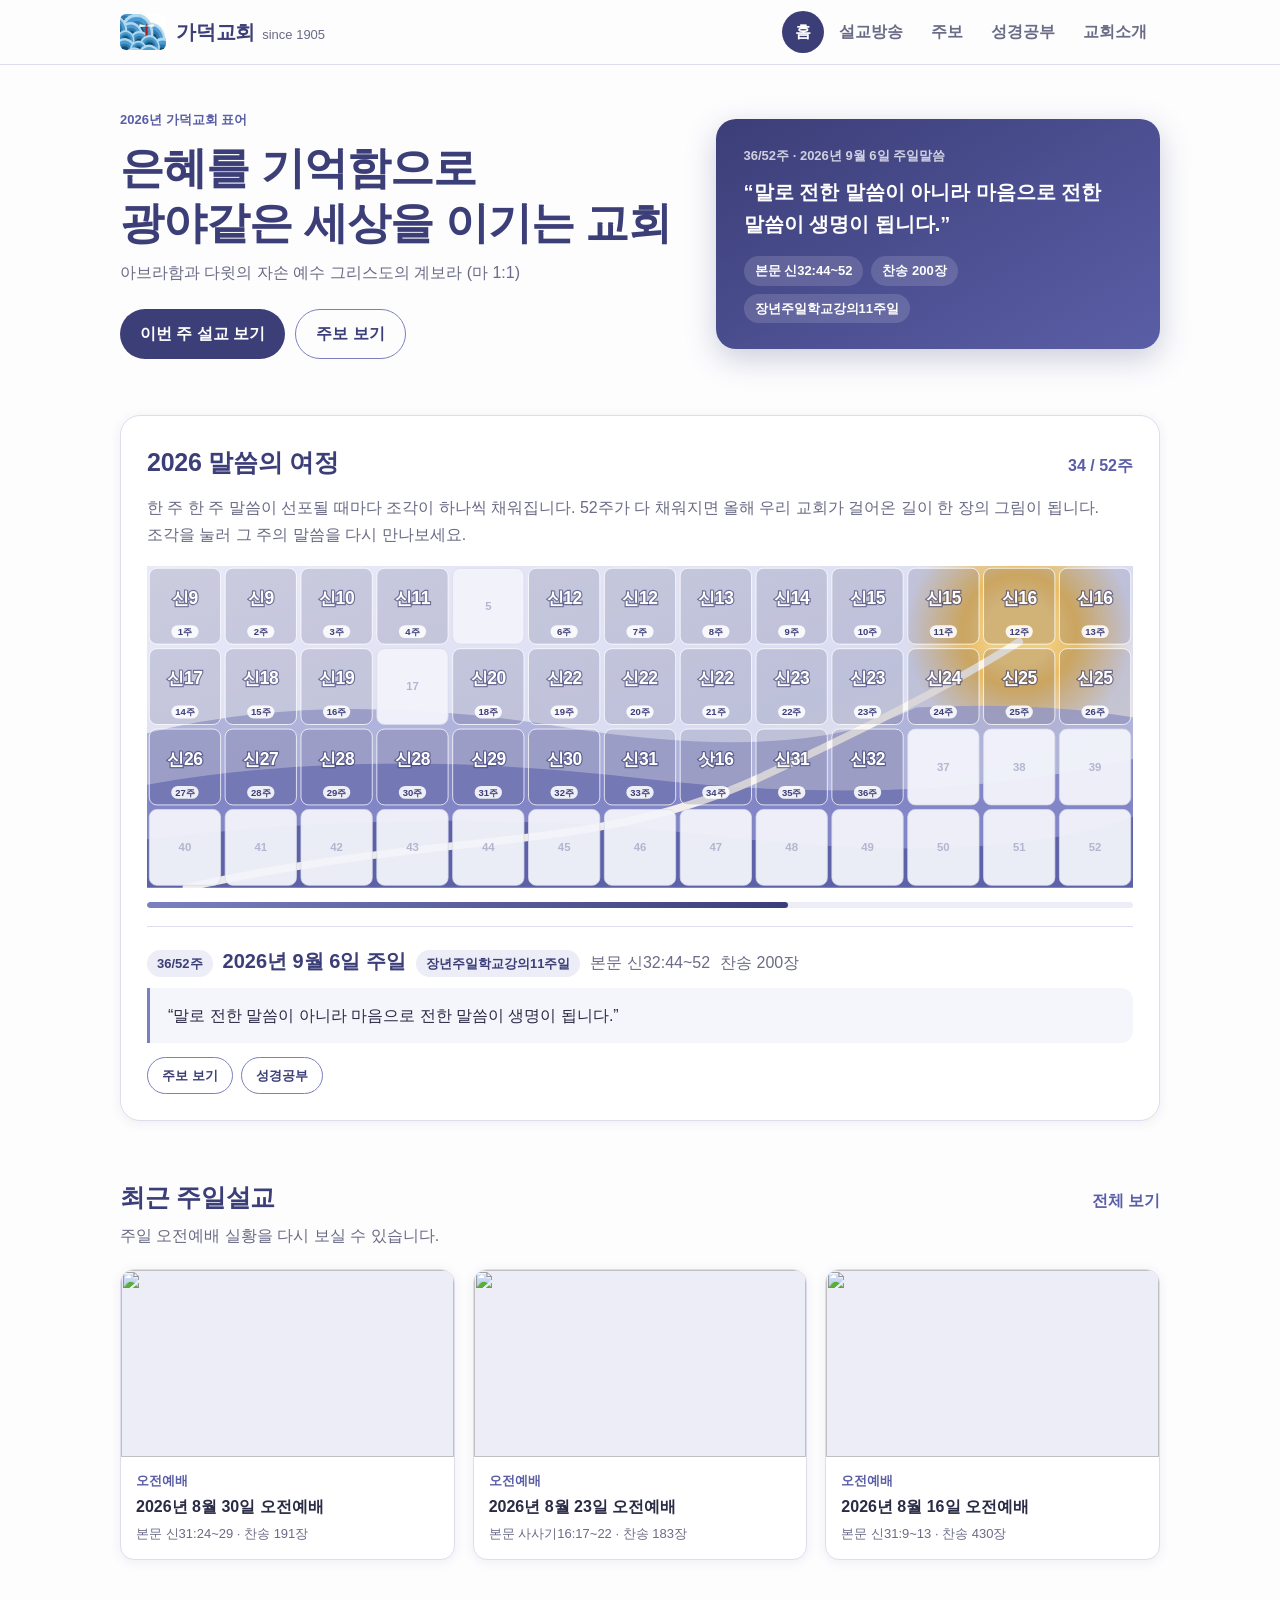
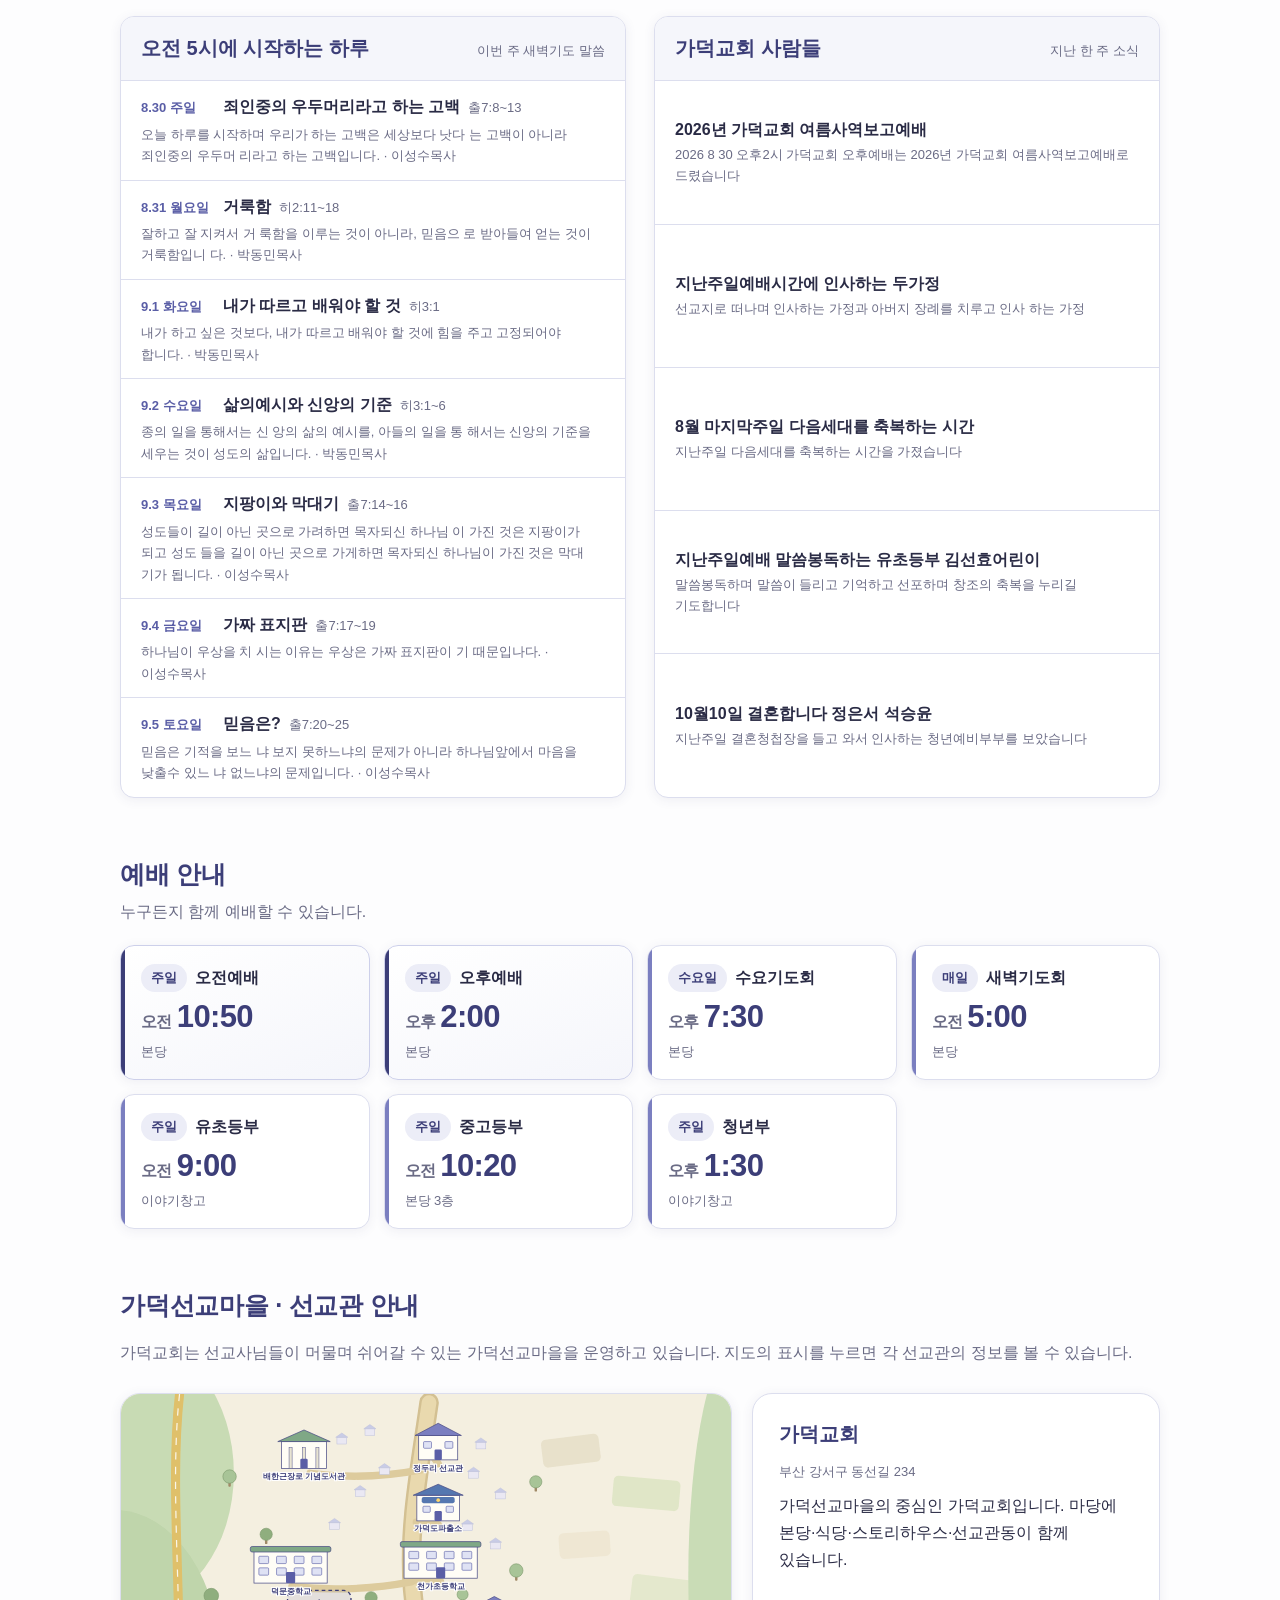
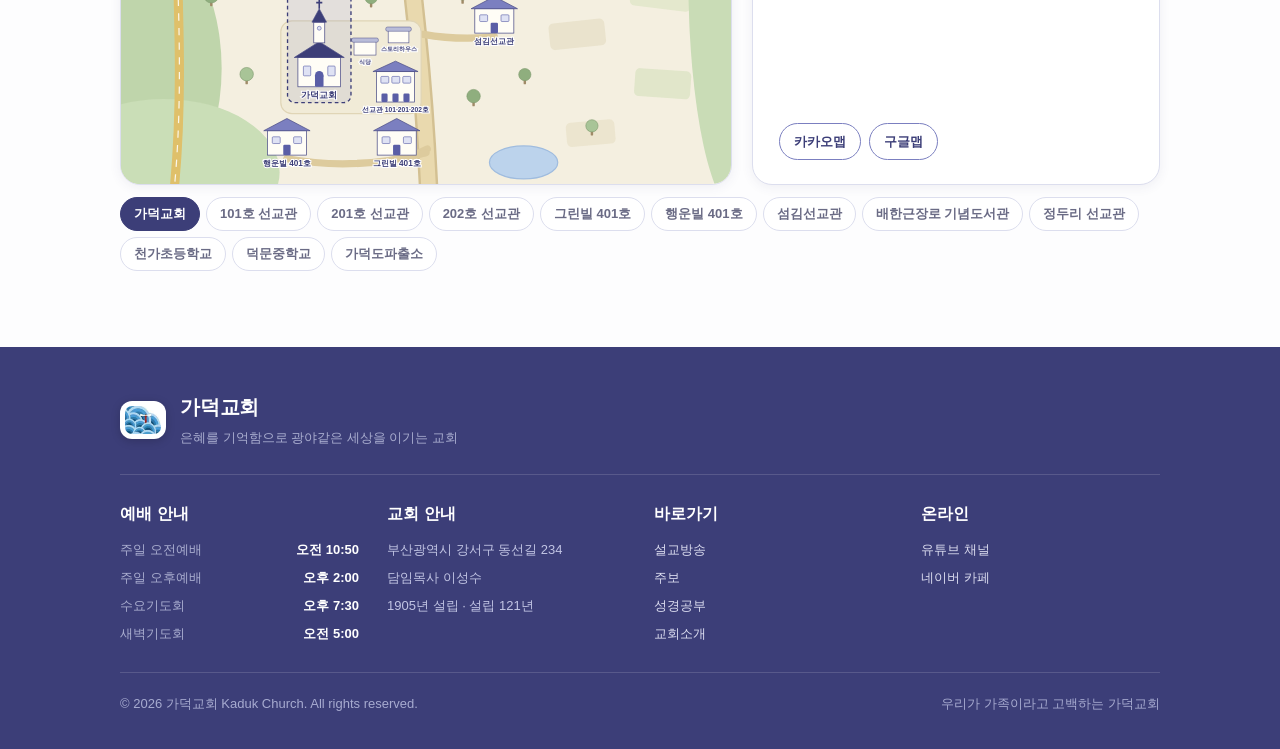
==== index.html @ f7017038 "가덕교회 홈페이지 홈(52주 말씀 모자이크) · 설교방송 · 주보 · 성경공부 · 교회소개 5개 페이지. 2026년 34주차 주보와 유튜브 예배 영상 29건이 담겨 있다.  주보에" ====
<!DOCTYPE html>
<html lang="ko">
<head>
<meta charset="utf-8">
<meta name="robots" content="noindex, nofollow">
<meta name="viewport" content="width=device-width, initial-scale=1">
<title>가덕교회 | 은혜를 기억함으로 광야같은 세상을 이기는 교회</title>
<link rel="stylesheet" href="https://cdn.jsdelivr.net/gh/orioncactus/pretendard@v1.3.9/dist/web/variable/pretendardvariable-dynamic-subset.min.css">
<link rel="icon" href="assets/favicon.png">
<link rel="stylesheet" href="css/style.css">
</head>
<body data-page="home">

<header class="site-header">
  <div class="wrap">
    <a class="brand" href="index.html"><img src="assets/logo.png" alt="" width="133" height="104"><span class="bt"><strong>가덕교회</strong><small>since 1905</small></span></a>
    <nav class="gnb">
      <a href="index.html" data-nav="home">홈</a>
      <a href="sermons.html" data-nav="sermons">설교방송</a>
      <a href="bulletins.html" data-nav="bulletins">주보</a>
      <a href="study.html" data-nav="study">성경공부</a>
      <a href="about.html" data-nav="about">교회소개</a>
    </nav>
  </div>
</header>

<main>
  <!-- 히어로 -->
  <section class="hero">
    <div class="wrap hero-grid">
      <div>
        <div class="kicker">2026년 가덕교회 표어</div>
        <h1>은혜를 기억함으로<br>광야같은 세상을 이기는 교회</h1>
        <p class="verse">아브라함과 다윗의 자손 예수 그리스도의 계보라 (마 1:1)</p>
        <div class="cta-row">
          <a class="btn" href="sermons.html">이번 주 설교 보기</a>
          <a class="btn ghost" href="bulletins.html">주보 보기</a>
        </div>
      </div>
      <div class="this-week-card" id="thisWeek"></div>
    </div>
  </section>

  <!-- 52주 말씀 모자이크 -->
  <section class="section">
    <div class="wrap">
      <div class="mosaic-board reveal">
        <div class="mosaic-head">
          <h2>2026 말씀의 여정</h2>
          <span class="progress" id="mosaicProgress"></span>
        </div>
        <p class="mosaic-desc">
          한 주 한 주 말씀이 선포될 때마다 조각이 하나씩 채워집니다.
          52주가 다 채워지면 올해 우리 교회가 걸어온 길이 한 장의 그림이 됩니다. 조각을 눌러 그 주의 말씀을 다시 만나보세요.
        </p>
        <div class="mosaic-svg-holder" id="mosaicHolder"></div>
        <div class="mosaic-bar" id="mosaicBar"><i></i></div>
        <div class="week-detail" id="weekDetail"></div>
      </div>
    </div>
  </section>

  <!-- 최근 설교 -->
  <section class="section">
    <div class="wrap">
      <div class="sec-head">
        <h2>최근 주일설교</h2>
        <a class="more-link" href="sermons.html">전체 보기</a>
      </div>
      <p class="sub">주일 오전예배 실황을 다시 보실 수 있습니다.</p>
      <div class="video-grid reveal" id="latestVideos"></div>
    </div>
  </section>

  <!-- 새벽기도 + 소식 -->
  <section class="section">
    <div class="wrap two-col">
      <div class="list-card">
        <header>오전 5시에 시작하는 하루 <small>이번 주 새벽기도 말씀</small></header>
        <div class="list-body" id="dawnList"></div>
      </div>
      <div class="list-card">
        <header>가덕교회 사람들 <small>지난 한 주 소식</small></header>
        <div class="list-body" id="newsList"></div>
      </div>
    </div>
  </section>

  <!-- 예배 안내 -->
  <section class="section">
    <div class="wrap">
      <div class="sec-head">
        <h2>예배 안내</h2>
      </div>
      <p class="sub">누구든지 함께 예배할 수 있습니다.</p>
      <div class="service-grid" id="serviceGrid"></div>
    </div>
  </section>

  <!-- 가덕선교마을 -->
  <section class="section">
    <div class="wrap">
      <div class="sec-head">
        <h2>가덕선교마을 · 선교관 안내</h2>
      </div>
      <p class="sub sub-spaced" id="missionIntro"></p>
      <div class="mission-layout">
        <div class="mission-map-card" id="missionMap"></div>
        <div class="mission-info" id="missionInfo"></div>
      </div>
      <div class="mission-list" id="missionList"></div>
    </div>
  </section>
</main>

<footer class="site-footer">
  <div class="wrap">
    <div class="foot-brand">
      <img src="assets/logo.png" alt="" width="133" height="104">
      <div>
        <strong>가덕교회</strong>
        <p>은혜를 기억함으로 광야같은 세상을 이기는 교회</p>
      </div>
    </div>
    <div class="foot-cols">
      <div class="foot-col">
        <h3>예배 안내</h3>
        <ul>
          <li><span>주일 오전예배</span><b>오전 10:50</b></li>
          <li><span>주일 오후예배</span><b>오후 2:00</b></li>
          <li><span>수요기도회</span><b>오후 7:30</b></li>
          <li><span>새벽기도회</span><b>오전 5:00</b></li>
        </ul>
      </div>
      <div class="foot-col">
        <h3>교회 안내</h3>
        <ul>
          <li>부산광역시 강서구 동선길 234</li>
          <li>담임목사 이성수</li>
          <li>1905년 설립 · 설립 121년</li>
        </ul>
      </div>
      <div class="foot-col">
        <h3>바로가기</h3>
        <ul>
          <li><a href="sermons.html">설교방송</a></li>
          <li><a href="bulletins.html">주보</a></li>
          <li><a href="study.html">성경공부</a></li>
          <li><a href="about.html">교회소개</a></li>
        </ul>
      </div>
      <div class="foot-col">
        <h3>온라인</h3>
        <ul>
          <li><a href="https://www.youtube.com/@gadeokchurch6932/streams" target="_blank" rel="noopener">유튜브 채널</a></li>
          <li><a href="http://cafe.naver.com/kadukchurch" target="_blank" rel="noopener">네이버 카페</a></li>
        </ul>
      </div>
    </div>
    <div class="foot-bottom">
      <span>&copy; 2026 가덕교회 Kaduk Church. All rights reserved.</span>
      <span>우리가 가족이라고 고백하는 가덕교회</span>
    </div>
  </div>
</footer>

<script src="js/data.js"></script>
<script src="js/site.js"></script>
</body>
</html>
---- css/style.css ----
/* ============================================
   가덕교회 홈페이지 — 주보 브랜드 (페리윙클/네이비)
   ============================================ */
:root {
  --peri: #7b7fc0;          /* 주보 헤더 바 색 */
  --peri-strong: #5a5ea6;
  --peri-deep: #3c3e78;     /* 주보 본문 네이비 */
  --peri-soft: #ecedf7;
  --peri-softer: #f5f6fb;
  --ink: #2a2b45;
  --ink-mute: #6a6b85;
  --paper: #fdfdfe;
  --line: #dcdeee;
  --gold: #d9a441;          /* 모자이크 아트워크 전용 포인트 */
  --radius: 14px;
  --shadow: 0 2px 12px rgba(60, 62, 120, 0.08);
  --font: "Pretendard Variable", Pretendard, "Noto Sans KR", "Malgun Gothic", "Apple SD Gothic Neo", sans-serif;

  /* 타이포그래피 스케일 (확정) — 이 6단계 밖의 크기는 쓰지 않는다.
     display 44/700 · h1 31/700 · h2 25/700 · h3 20/600 · body 16/400 · caption 13/500
     크기는 반드시 토큰으로 쓰고, 무게는 각 단계 기본값을 따르되
     버튼·내비게이션·강조(b) 같은 상호작용 요소만 스케일 안의 다른 무게(500/600/700)로 조정한다. */
  --fs-display: 44px;  --fw-display: 700;
  --fs-h1: 31px;       --fw-h1: 700;
  --fs-h2: 25px;       --fw-h2: 700;
  --fs-h3: 20px;       --fw-h3: 600;
  --fs-body: 16px;     --fw-body: 400;
  --fs-caption: 13px;  --fw-caption: 500;
}

* { margin: 0; padding: 0; box-sizing: border-box; }
html { -webkit-text-size-adjust: 100%; }
body {
  font-family: var(--font);
  font-size: var(--fs-body);
  font-weight: var(--fw-body);
  background: var(--paper);
  color: var(--ink);
  line-height: 1.65;
  word-break: keep-all;
}
img { max-width: 100%; display: block; }
a { color: inherit; text-decoration: none; }
button { font-family: inherit; cursor: pointer; }

.wrap { max-width: 1080px; margin: 0 auto; padding: 0 20px; }

/* ── 헤더 ── */
.site-header {
  position: sticky; top: 0; z-index: 50;
  background: rgba(253, 253, 254, 0.97);
  border-bottom: 1px solid var(--line);
}
.site-header .wrap {
  display: flex; align-items: center; justify-content: space-between;
  height: 64px; gap: 16px;
}
.brand { display: flex; align-items: center; gap: 10px; flex-shrink: 0; }
.brand img { width: 46px; height: auto; border-radius: 6px; }
.brand .bt { display: flex; align-items: baseline; gap: 7px; }
.brand strong { font-size: var(--fs-h3); font-weight: 700; color: var(--peri-deep); letter-spacing: -0.01em; }
.brand small { font-size: var(--fs-caption); font-weight: var(--fw-caption); color: var(--ink-mute); }
.gnb { display: flex; gap: 2px; }
.gnb a {
  padding: 8px 13px; border-radius: 999px;
  font-size: var(--fs-body); font-weight: 600; color: var(--ink-mute);
  transition: background 0.15s, color 0.15s;
}
.gnb a:hover { background: var(--peri-soft); color: var(--peri-deep); }
.gnb a.on { background: var(--peri-deep); color: #fff; }

/* ── 푸터 ── */
.site-footer {
  margin-top: 76px; padding: 44px 0 34px;
  background: var(--peri-deep); color: #c2c5e4; font-size: var(--fs-body);
}
.foot-brand { display: flex; align-items: center; gap: 14px; padding-bottom: 26px; }
.foot-brand img {
  width: 46px; height: auto; display: block;
  background: #fff; padding: 5px; border-radius: 12px;
  box-shadow: 0 2px 10px rgba(0,0,0,0.18);
}
.foot-brand strong { color: #fff; font-size: var(--fs-h3); font-weight: 700; letter-spacing: -0.01em; }
.foot-brand p { color: #a9adcf; font-size: var(--fs-caption); font-weight: var(--fw-caption); margin-top: 3px; }
.foot-cols {
  display: grid; grid-template-columns: repeat(4, 1fr); gap: 28px;
  padding: 26px 0 28px;
  border-top: 1px solid rgba(255,255,255,0.14);
  border-bottom: 1px solid rgba(255,255,255,0.14);
}
.foot-col h3 {
  color: #fff; font-size: var(--fs-body); font-weight: 700;
  margin-bottom: 12px; letter-spacing: 0.01em;
}
.foot-col ul { list-style: none; display: flex; flex-direction: column; gap: 8px; }
.foot-col li { font-size: var(--fs-caption); font-weight: var(--fw-caption); line-height: 1.55; }
.foot-col li span { color: #a9adcf; }
.foot-col li b { float: right; color: #fff; font-weight: 700; font-variant-numeric: tabular-nums; }
.foot-col a { color: #dcddf0; }
.foot-col a:hover { color: #fff; text-decoration: underline; }
.foot-bottom {
  padding-top: 20px; display: flex; flex-wrap: wrap; gap: 10px;
  justify-content: space-between; font-size: var(--fs-caption); font-weight: var(--fw-caption); color: #a7abd0;
}

/* ── 공용 ── */
.section { margin-top: 56px; }
/* 자손 선택자 — 섹션 안 어디에 있든 제목/설명 스타일이 동일하게 적용된다 */
.section h2 {
  font-size: var(--fs-h2); font-weight: var(--fw-h2); color: var(--peri-deep);
  letter-spacing: -0.01em; margin-bottom: 6px;
}
.section .sub { color: var(--ink-mute); font-size: var(--fs-body); margin-bottom: 20px; }
.section .sub-spaced { margin-top: 14px; margin-bottom: 26px; }
.more-link { font-size: var(--fs-body); font-weight: 600; color: var(--peri-strong); }
.more-link:hover { text-decoration: underline; }
.sec-head { display: flex; align-items: baseline; justify-content: space-between; gap: 12px; margin-bottom: 4px; }
.sec-head h2 { margin-bottom: 0; }

.btn {
  display: inline-flex; align-items: center; gap: 7px;
  padding: 11px 20px; border-radius: 999px; border: none;
  font-size: var(--fs-body); font-weight: 700;
  background: var(--peri-deep); color: #fff;
  transition: transform 0.1s, background 0.15s;
}
.btn:hover { background: var(--peri-strong); }
.btn:active { transform: translateY(1px); }
.btn.ghost {
  background: transparent; color: var(--peri-deep);
  border: 1.5px solid var(--peri);
}
.btn.ghost:hover { background: var(--peri-soft); }
.btn.small { padding: 7px 14px; font-size: var(--fs-caption); }

.chip {
  display: inline-block; padding: 3px 10px; border-radius: 999px;
  background: var(--peri-soft); color: var(--peri-deep);
  font-size: var(--fs-caption); font-weight: 700;
}

/* ── 히어로 (메인) ── */
.hero { padding: 44px 0 0; }
.hero-grid { display: grid; grid-template-columns: 5fr 4fr; gap: 40px; align-items: center; }
.hero .kicker { font-size: var(--fs-caption); font-weight: 700; color: var(--peri-strong); margin-bottom: 10px; }
.hero h1 {
  font-size: clamp(var(--fs-h1), 5vw, var(--fs-display)); font-weight: var(--fw-display); line-height: 1.25;
  color: var(--peri-deep); letter-spacing: -0.02em; margin-bottom: 10px;
}
.hero .verse { color: var(--ink-mute); font-size: var(--fs-body); margin-bottom: 22px; }
.hero .cta-row { display: flex; gap: 10px; flex-wrap: wrap; }

.this-week-card {
  background: linear-gradient(150deg, var(--peri-deep), var(--peri-strong));
  border-radius: 20px; padding: 26px 28px; color: #fff;
  box-shadow: 0 10px 30px rgba(60, 62, 120, 0.25);
}
.this-week-card .tw-label { font-size: var(--fs-caption); font-weight: 700; opacity: 0.75; margin-bottom: 10px; }
.this-week-card .tw-quote { font-size: var(--fs-h3); font-weight: var(--fw-h3); line-height: 1.6; margin-bottom: 16px; }
.this-week-card .tw-meta { display: flex; flex-wrap: wrap; gap: 8px; font-size: var(--fs-caption); font-weight: var(--fw-caption); }
.this-week-card .tw-meta span {
  background: rgba(255,255,255,0.14); padding: 4px 11px; border-radius: 999px; font-weight: 600;
}

/* ── 52주 말씀 모자이크 ── */
.mosaic-board {
  background: #fff; border: 1px solid var(--line); border-radius: 20px;
  padding: 26px; box-shadow: var(--shadow);
}
.mosaic-head { display: flex; align-items: baseline; justify-content: space-between; flex-wrap: wrap; gap: 8px; margin-bottom: 6px; }
.mosaic-head h2 { font-size: var(--fs-h2); font-weight: var(--fw-h2); color: var(--peri-deep); }
.mosaic-head .progress { font-size: var(--fs-body); font-weight: 700; color: var(--peri-strong); }
.mosaic-desc { font-size: var(--fs-body); color: var(--ink-mute); margin-bottom: 18px; }
.mosaic-svg-holder { overflow-x: auto; }
.mosaic-svg-holder svg { display: block; width: 100%; min-width: 560px; height: auto; }
.mosaic-tile { cursor: pointer; }
.mosaic-tile.empty { cursor: default; }
.mosaic-bar {
  margin-top: 14px; height: 6px; border-radius: 999px; background: var(--peri-soft); overflow: hidden;
}
.mosaic-bar i { display: block; height: 100%; background: linear-gradient(90deg, var(--peri), var(--peri-deep)); border-radius: 999px; }

.week-detail {
  margin-top: 18px; border-top: 1px solid var(--line); padding-top: 18px;
  display: none;
}
.week-detail.show { display: block; }
.week-detail .wd-top { display: flex; align-items: baseline; gap: 10px; flex-wrap: wrap; margin-bottom: 8px; }
.week-detail .wd-top strong { font-size: var(--fs-h3); font-weight: var(--fw-h3); color: var(--peri-deep); }
.week-detail blockquote {
  font-size: var(--fs-body); line-height: 1.7; color: var(--ink);
  background: var(--peri-softer); border-left: 3px solid var(--peri);
  padding: 14px 18px; border-radius: 0 12px 12px 0; margin: 10px 0 14px;
}
.week-detail .wd-actions { display: flex; gap: 8px; flex-wrap: wrap; }

/* ── 카드 그리드 ── */
.video-grid { display: grid; grid-template-columns: repeat(3, 1fr); gap: 18px; }
.video-card {
  background: #fff; border: 1px solid var(--line); border-radius: var(--radius);
  overflow: hidden; box-shadow: var(--shadow);
  transition: transform 0.15s, box-shadow 0.15s;
}
.video-card:hover { transform: translateY(-3px); box-shadow: 0 8px 24px rgba(60,62,120,0.15); }
.video-card .thumb { position: relative; aspect-ratio: 16/9; background: var(--peri-soft); }
.video-card .thumb img { width: 100%; height: 100%; object-fit: cover; }
.video-card .thumb .play {
  position: absolute; inset: 0; display: flex; align-items: center; justify-content: center;
  background: rgba(42, 43, 69, 0); transition: background 0.15s;
}
.video-card:hover .thumb .play { background: rgba(42, 43, 69, 0.25); }
.video-card .thumb .play i {
  width: 46px; height: 46px; border-radius: 50%;
  background: rgba(255,255,255,0.92); color: var(--peri-deep);
  display: flex; align-items: center; justify-content: center;
  font-style: normal; font-size: 18px; padding-left: 4px;
  opacity: 0; transform: scale(0.8); transition: opacity 0.15s, transform 0.15s;
}
.video-card:hover .thumb .play i { opacity: 1; transform: scale(1); }
.video-card .vc-body { padding: 13px 15px 15px; }
.video-card .vc-kind { font-size: var(--fs-caption); font-weight: 700; color: var(--peri-strong); margin-bottom: 3px; }
.video-card .vc-title { font-size: var(--fs-body); font-weight: 600; line-height: 1.45; }
.video-card .vc-meta { font-size: var(--fs-caption); font-weight: var(--fw-caption); color: var(--ink-mute); margin-top: 5px; }

/* 재생 모달 */
.player-modal {
  position: fixed; inset: 0; z-index: 100; display: none;
  background: rgba(24, 25, 44, 0.8);
  align-items: center; justify-content: center; padding: 20px;
}
.player-modal.show { display: flex; }
.player-modal .pm-box { width: min(920px, 100%); }
.player-modal .pm-frame { aspect-ratio: 16/9; border-radius: 14px; overflow: hidden; background: #000; }
.player-modal iframe { width: 100%; height: 100%; border: 0; }
.player-modal .pm-title { color: #fff; margin-top: 12px; font-size: var(--fs-h3); font-weight: var(--fw-h3); display: flex; justify-content: space-between; gap: 12px; align-items: center; }
.player-modal .pm-close {
  background: rgba(255,255,255,0.15); color: #fff; border: none;
  border-radius: 999px; padding: 8px 16px; font-size: var(--fs-body); font-weight: 600;
}
.player-modal .pm-close:hover { background: rgba(255,255,255,0.3); }

/* ── 새벽기도 / 소식 리스트 ── */
.two-col { display: grid; grid-template-columns: 1fr 1fr; gap: 28px; align-items: stretch; }
.list-card {
  background: #fff; border: 1px solid var(--line); border-radius: var(--radius);
  box-shadow: var(--shadow); overflow: hidden;
  display: flex; flex-direction: column;
}
.list-card header {
  padding: 15px 20px; background: var(--peri-softer);
  border-bottom: 1px solid var(--line);
  font-weight: var(--fw-h3); color: var(--peri-deep); font-size: var(--fs-h3);
  display: flex; justify-content: space-between; align-items: baseline; gap: 8px;
}
.list-card header small { font-weight: var(--fw-caption); color: var(--ink-mute); font-size: var(--fs-caption); }
/* 두 카드 높이를 맞추고, 항목들이 남는 공간을 고르게 나눠 갖는다 */
.list-card .list-body { flex: 1; display: flex; flex-direction: column; }
.list-card .list-body > * { flex: 1; display: flex; flex-direction: column; justify-content: center; }
.dawn-item { padding: 13px 20px; border-top: 1px solid var(--line); }
.list-card .list-body > *:first-child { border-top: none; }
.dawn-item .d-top { display: flex; gap: 8px; align-items: baseline; flex-wrap: wrap; }
.dawn-item .d-day { font-size: var(--fs-caption); font-weight: 700; color: var(--peri-strong); min-width: 74px; }
.dawn-item .d-title { font-weight: 600; font-size: var(--fs-body); }
.dawn-item .d-ref { font-size: var(--fs-caption); font-weight: var(--fw-caption); color: var(--ink-mute); }
.dawn-item .d-msg { font-size: var(--fs-caption); font-weight: var(--fw-caption); color: var(--ink-mute); margin-top: 3px; }
.news-item { padding: 14px 20px; border-top: 1px solid var(--line); }
.news-item .n-title { line-height: 1.5; }
.news-item .n-title { font-weight: 600; font-size: var(--fs-body); }
.news-item .n-sub { font-size: var(--fs-caption); font-weight: var(--fw-caption); color: var(--ink-mute); margin-top: 2px; }

/* ── 예배 안내 카드 ── */
.service-grid { display: grid; grid-template-columns: repeat(auto-fill, minmax(228px, 1fr)); gap: 14px; }
.service-card {
  position: relative; overflow: hidden;
  background: #fff; border: 1px solid var(--line); border-radius: var(--radius);
  padding: 18px 20px 17px; box-shadow: var(--shadow);
  display: flex; flex-direction: column; gap: 9px;
  transition: transform 0.15s, box-shadow 0.15s, border-color 0.15s;
}
.service-card::before {
  content: ""; position: absolute; left: 0; top: 0; bottom: 0; width: 4px;
  background: var(--peri); border-radius: var(--radius) 0 0 var(--radius);
}
.service-card:hover { transform: translateY(-2px); box-shadow: 0 8px 22px rgba(60,62,120,0.13); border-color: var(--peri); }
.service-card .sc-top { display: flex; align-items: center; gap: 8px; }
.service-card .sc-day {
  font-size: var(--fs-caption); font-weight: 700; color: var(--peri-deep);
  background: var(--peri-soft); padding: 3px 10px; border-radius: 999px;
}
.service-card .sc-name { font-size: var(--fs-body); font-weight: 600; color: var(--ink); }
.service-card .sc-time {
  font-size: var(--fs-h1); font-weight: var(--fw-h1); color: var(--peri-deep);
  letter-spacing: -0.02em; line-height: 1; font-variant-numeric: tabular-nums;
}
.service-card .sc-time em { font-style: normal; font-size: var(--fs-body); font-weight: 600; color: var(--ink-mute); margin-right: 5px; }
.service-card .sc-note { font-size: var(--fs-caption); font-weight: var(--fw-caption); color: var(--ink-mute); }
/* 주일 대표예배는 진하게 */
.service-card.main { background: linear-gradient(160deg, #fff, var(--peri-softer)); border-color: #cdd0ea; }
.service-card.main::before { background: var(--peri-deep); }
/* 링크형 카드(온라인 공간 등) */
a.service-card { gap: 4px; }
a.service-card b { color: var(--peri-deep); font-size: var(--fs-body); font-weight: 600; }
a.service-card span { color: var(--ink-mute); font-size: var(--fs-caption); font-weight: var(--fw-caption); }

/* ── 설교방송 페이지 ── */
.filter-row { display: flex; gap: 8px; flex-wrap: wrap; margin: 18px 0 22px; }
.filter-row button {
  padding: 8px 16px; border-radius: 999px; border: 1.5px solid var(--line);
  background: #fff; font-size: var(--fs-body); font-weight: 600; color: var(--ink-mute);
}
.filter-row button.on { background: var(--peri-deep); border-color: var(--peri-deep); color: #fff; }
.month-label { font-size: var(--fs-h3); font-weight: var(--fw-h3); color: var(--peri-deep); margin: 30px 0 14px; }

/* ── 주보 페이지 ── */
.bulletin-viewer { display: grid; grid-template-columns: 1fr; gap: 16px; }
.bulletin-page {
  border: 1px solid var(--line); border-radius: var(--radius); overflow: hidden;
  box-shadow: var(--shadow); background: #fff;
}
.bulletin-toolbar { display: flex; gap: 8px; flex-wrap: wrap; align-items: center; margin: 14px 0 18px; }
.bulletin-toolbar .spacer { flex: 1; }
.archive-grid { display: grid; grid-template-columns: repeat(auto-fill, minmax(150px, 1fr)); gap: 10px; }
.archive-grid a {
  background: #fff; border: 1px solid var(--line); border-radius: 10px;
  padding: 11px 14px; font-size: var(--fs-body); font-weight: 600;
  transition: border-color 0.15s, background 0.15s;
}
.archive-grid a:hover { border-color: var(--peri); background: var(--peri-softer); }
.archive-grid a.on { border-color: var(--peri-deep); background: var(--peri-soft); color: var(--peri-deep); font-weight: 700; }
.archive-grid a small { display: block; color: var(--ink-mute); font-weight: var(--fw-caption); font-size: var(--fs-caption); }

/* ── 성경공부 페이지 ── */
.study-layout { display: grid; grid-template-columns: 240px 1fr; gap: 28px; align-items: start; }
.study-nav { position: sticky; top: 84px; display: flex; flex-direction: column; gap: 6px; max-height: calc(100vh - 110px); overflow-y: auto; }
.study-nav a {
  padding: 10px 14px; border-radius: 10px; border: 1px solid var(--line);
  background: #fff; font-size: var(--fs-body); font-weight: 600;
}
.study-nav a small { display: block; font-size: var(--fs-caption); color: var(--ink-mute); font-weight: var(--fw-caption); }
.study-nav a.on { border-color: var(--peri-deep); background: var(--peri-soft); color: var(--peri-deep); }
.study-sheet { background: #fff; border: 1px solid var(--line); border-radius: 20px; box-shadow: var(--shadow); overflow: hidden; }
.study-sheet .sh-head { padding: 26px 30px 20px; background: var(--peri-softer); border-bottom: 1px solid var(--line); }
.study-sheet .sh-head h2 { font-size: var(--fs-h2); font-weight: var(--fw-h2); color: var(--peri-deep); margin-bottom: 6px; }
.study-sheet .sh-head .sh-meta { display: flex; gap: 8px; flex-wrap: wrap; }
.study-sheet .sh-quote {
  margin: 24px 30px 0; padding: 18px 22px;
  background: var(--peri-soft); border-radius: 14px;
  color: var(--peri-deep); font-weight: var(--fw-h3); font-size: var(--fs-h3); line-height: 1.65;
}
.study-sheet .sh-read { margin: 18px 30px 0; font-size: var(--fs-body); color: var(--ink-mute); }
.study-sheet ol.sh-items { margin: 18px 30px; padding-left: 0; list-style: none; display: flex; flex-direction: column; gap: 14px; }
.study-sheet ol.sh-items li {
  padding: 16px 18px; background: var(--peri-softer); border-radius: 12px;
  font-size: var(--fs-body); line-height: 1.95;
}
.blank {
  display: inline-block; min-width: 52px; text-align: center;
  border: none; border-bottom: 2px solid var(--peri);
  background: #fff; border-radius: 6px 6px 0 0;
  padding: 0 10px; margin: 0 2px;
  font-size: var(--fs-body); font-weight: 600; color: var(--peri-strong);
  line-height: 1.9; vertical-align: baseline;
}
.blank .num { font-size: var(--fs-caption); font-weight: var(--fw-caption); opacity: 0.7; }
.blank.open { background: var(--peri-deep); color: #fff; border-bottom-color: var(--peri-deep); }
.sh-tools { margin: 0 30px 8px; display: flex; justify-content: flex-end; }
.sh-share {
  margin: 10px 30px 28px; padding: 18px 22px;
  border: 1.5px dashed var(--peri); border-radius: 14px;
}
.sh-share b { color: var(--peri-deep); }
.sh-share p { font-size: var(--fs-body); color: var(--ink-mute); margin-top: 4px; }
.study-img { width: 100%; }

/* ── 교회소개 ── */
.about-hero {
  margin-top: 36px; padding: 40px; border-radius: 20px;
  background: linear-gradient(150deg, var(--peri-deep), var(--peri-strong)); color: #fff;
}
.about-hero h1 { font-size: clamp(var(--fs-h2), 4vw, var(--fs-h1)); font-weight: var(--fw-h1); line-height: 1.3; margin-bottom: 8px; letter-spacing: -0.02em; }
.about-hero p { opacity: 0.85; font-size: var(--fs-body); }
.staff-grid { display: grid; grid-template-columns: repeat(auto-fill, minmax(200px, 1fr)); gap: 12px; }
.staff-card { background: #fff; border: 1px solid var(--line); border-radius: 12px; padding: 14px 16px; }
.staff-card b { display: block; font-size: var(--fs-body); font-weight: 600; }
.staff-card span { font-size: var(--fs-caption); font-weight: var(--fw-caption); color: var(--ink-mute); }
.info-table { width: 100%; border-collapse: collapse; background: #fff; border-radius: var(--radius); overflow: hidden; border: 1px solid var(--line); }
.info-table th, .info-table td { padding: 14px 18px; text-align: left; font-size: var(--fs-body); }
.info-table th { width: 160px; background: var(--peri-softer); color: var(--peri-deep); font-weight: 600; }
.info-table tr + tr th, .info-table tr + tr td { border-top: 1px solid var(--line); }

/* ── 선교관 지도 ── */
.mission-layout { display: grid; grid-template-columns: 3fr 2fr; gap: 20px; align-items: stretch; }
.mission-map-card {
  position: relative; border-radius: 20px; overflow: hidden;
  border: 1px solid var(--line); box-shadow: var(--shadow); background: #fff;
}
.mission-map-card svg { display: block; width: 100%; height: auto; font-family: var(--font); }
.mv-b { cursor: pointer; outline: none; }
.mv-b .hit { fill: transparent; stroke: transparent; transition: fill 0.12s; }
.mv-b:hover .hit { fill: rgba(123, 127, 192, 0.12); }
.mv-b.on .hit {
  fill: rgba(123, 127, 192, 0.14);
  stroke: var(--peri-deep); stroke-width: 2.2; stroke-dasharray: 6 5;
}
.mv-b:focus-visible .hit { stroke: var(--peri-deep); stroke-width: 2.2; }
.m-pin.minor .tag { display: none; }
.m-pin.minor:hover .tag, .m-pin.minor.on .tag { display: block; }
.mission-info {
  background: #fff; border: 1px solid var(--line); border-radius: 20px;
  box-shadow: var(--shadow); padding: 24px 26px;
  display: flex; flex-direction: column; gap: 10px;
}
.mission-info .mi-name { font-size: var(--fs-h3); font-weight: var(--fw-h3); color: var(--peri-deep); }
.mission-info .mi-addr { font-size: var(--fs-caption); font-weight: var(--fw-caption); color: var(--ink-mute); }
.mission-info .mi-desc { font-size: var(--fs-body); line-height: 1.7; }
.mission-info .mi-occ {
  background: var(--peri-softer); border-radius: 12px; padding: 14px 16px; font-size: var(--fs-body);
}
.mission-info .mi-occ b { display: block; color: var(--peri-deep); margin-bottom: 5px; font-size: var(--fs-caption); }
.mission-info .mi-occ ul { margin: 0; padding-left: 18px; }
.mission-info .mi-occ .none { color: var(--ink-mute); }
.mission-info .mi-actions { margin-top: auto; display: flex; gap: 8px; flex-wrap: wrap; }
.mission-list { display: flex; gap: 6px; flex-wrap: wrap; margin-top: 12px; }
.mission-list button {
  padding: 7px 13px; border-radius: 999px; border: 1.5px solid var(--line);
  background: #fff; font-size: var(--fs-caption); font-weight: 700; color: var(--ink-mute);
}
.mission-list button.on { background: var(--peri-deep); border-color: var(--peri-deep); color: #fff; }
@media (max-width: 860px) {
  .mission-layout { grid-template-columns: 1fr; }
}

/* ── 빈 상태 ── */
.empty-note {
  padding: 40px 24px; text-align: center; color: var(--ink-mute);
  background: var(--peri-softer); border-radius: var(--radius); font-size: var(--fs-body);
}

/* ── 애니메이션 (절제): 첫 화면 페이드인만 ── */
@media (prefers-reduced-motion: no-preference) {
  .hero-grid > * { animation: fadeUp 0.55s ease both; }
  .hero-grid > *:nth-child(2) { animation-delay: 0.12s; }
  @keyframes fadeUp { from { opacity: 0; transform: translateY(12px); } to { opacity: 1; transform: none; } }
}

/* ── 모바일 ── */
@media (max-width: 860px) {
  .hero-grid, .two-col, .study-layout { grid-template-columns: 1fr; }
  .foot-cols { grid-template-columns: 1fr 1fr; gap: 22px; }
  .video-grid { grid-template-columns: 1fr 1fr; }
  .study-nav { position: static; flex-direction: row; flex-wrap: nowrap; overflow-x: auto; max-height: none; padding-bottom: 6px; }
  .study-nav a { flex-shrink: 0; }
  .site-header .wrap { height: auto; flex-wrap: wrap; padding-top: 10px; padding-bottom: 10px; }
  .gnb { width: 100%; overflow-x: auto; padding-bottom: 4px; }
  .gnb a { white-space: nowrap; }
}
@media (max-width: 560px) {
  .video-grid { grid-template-columns: 1fr; }
  .hero { padding-top: 28px; }
  .mosaic-board { padding: 18px; }
  .study-sheet .sh-head, .study-sheet .sh-quote, .study-sheet .sh-read { margin-left: 0; margin-right: 0; }
  .study-sheet .sh-quote { margin: 18px 16px 0; }
  .study-sheet .sh-read { margin: 14px 16px 0; }
  .study-sheet ol.sh-items { margin: 16px 16px; }
  .sh-tools, .sh-share { margin-left: 16px; margin-right: 16px; }
}
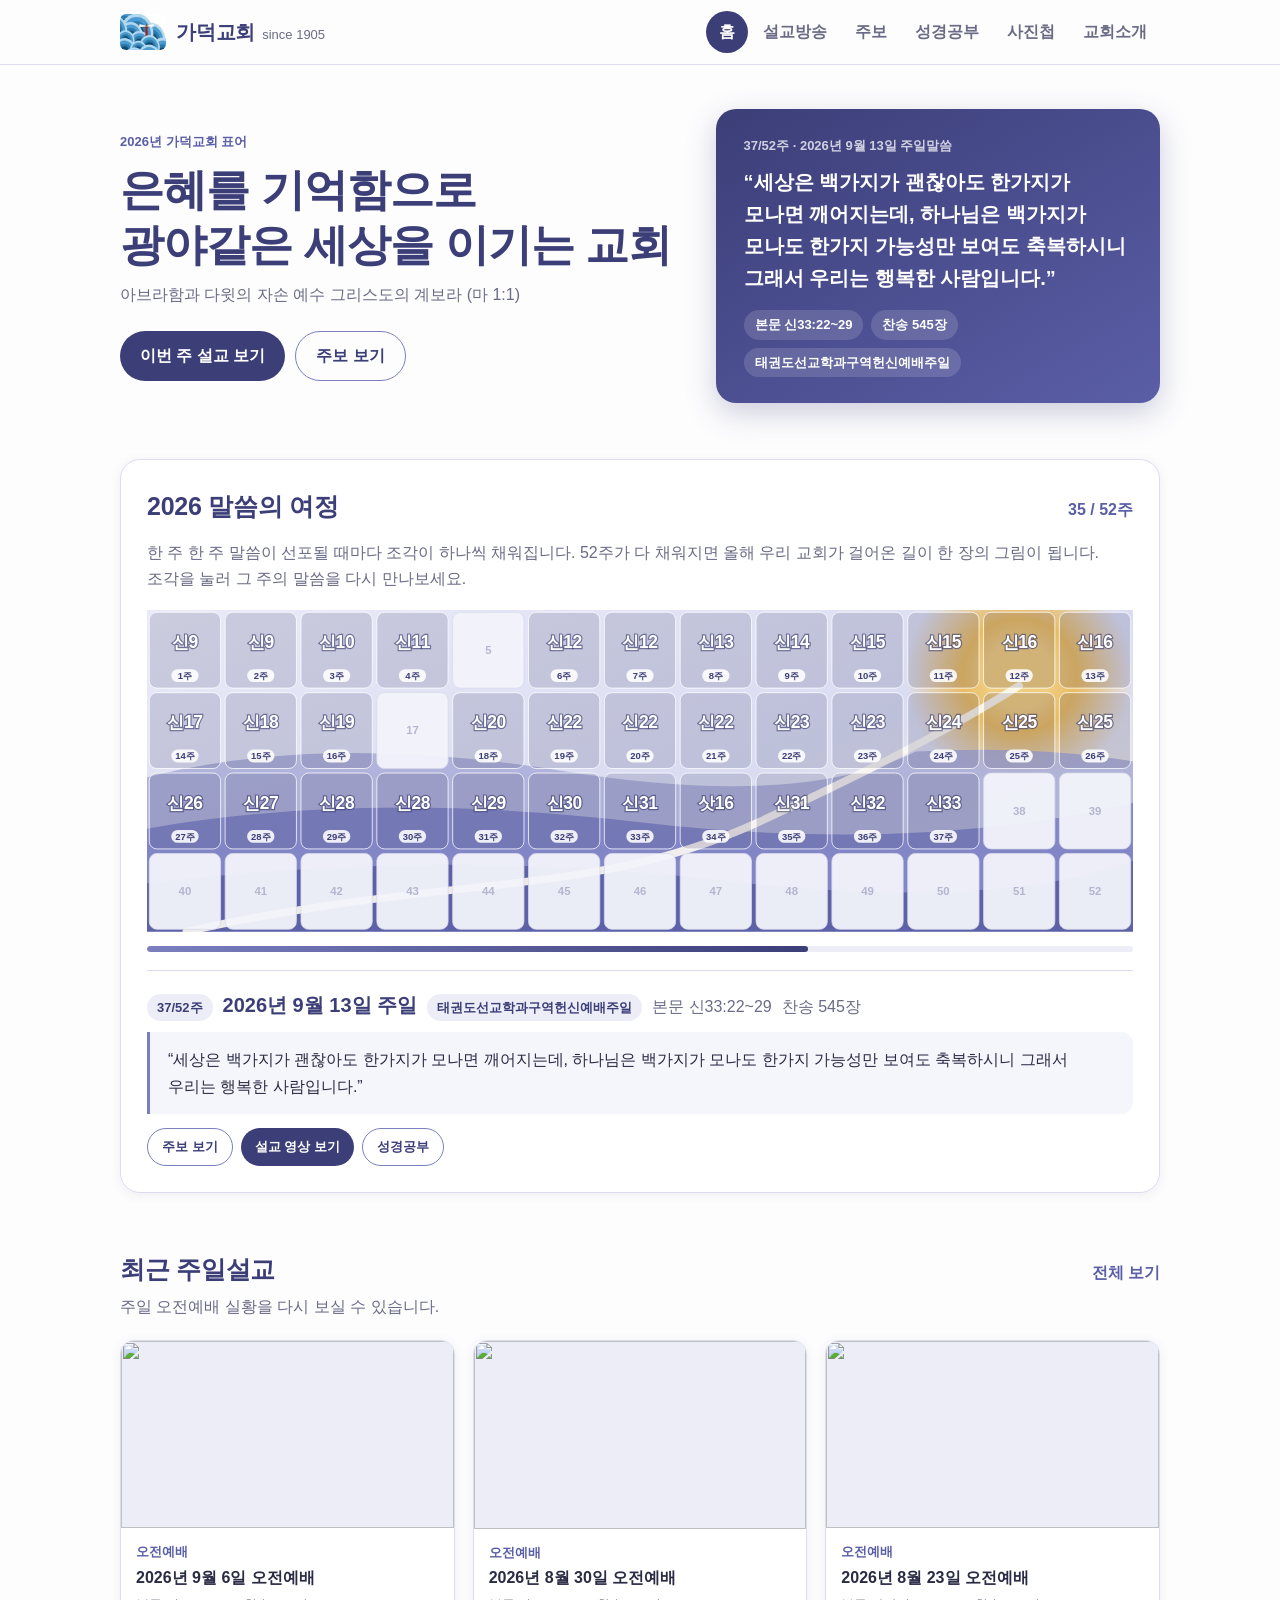
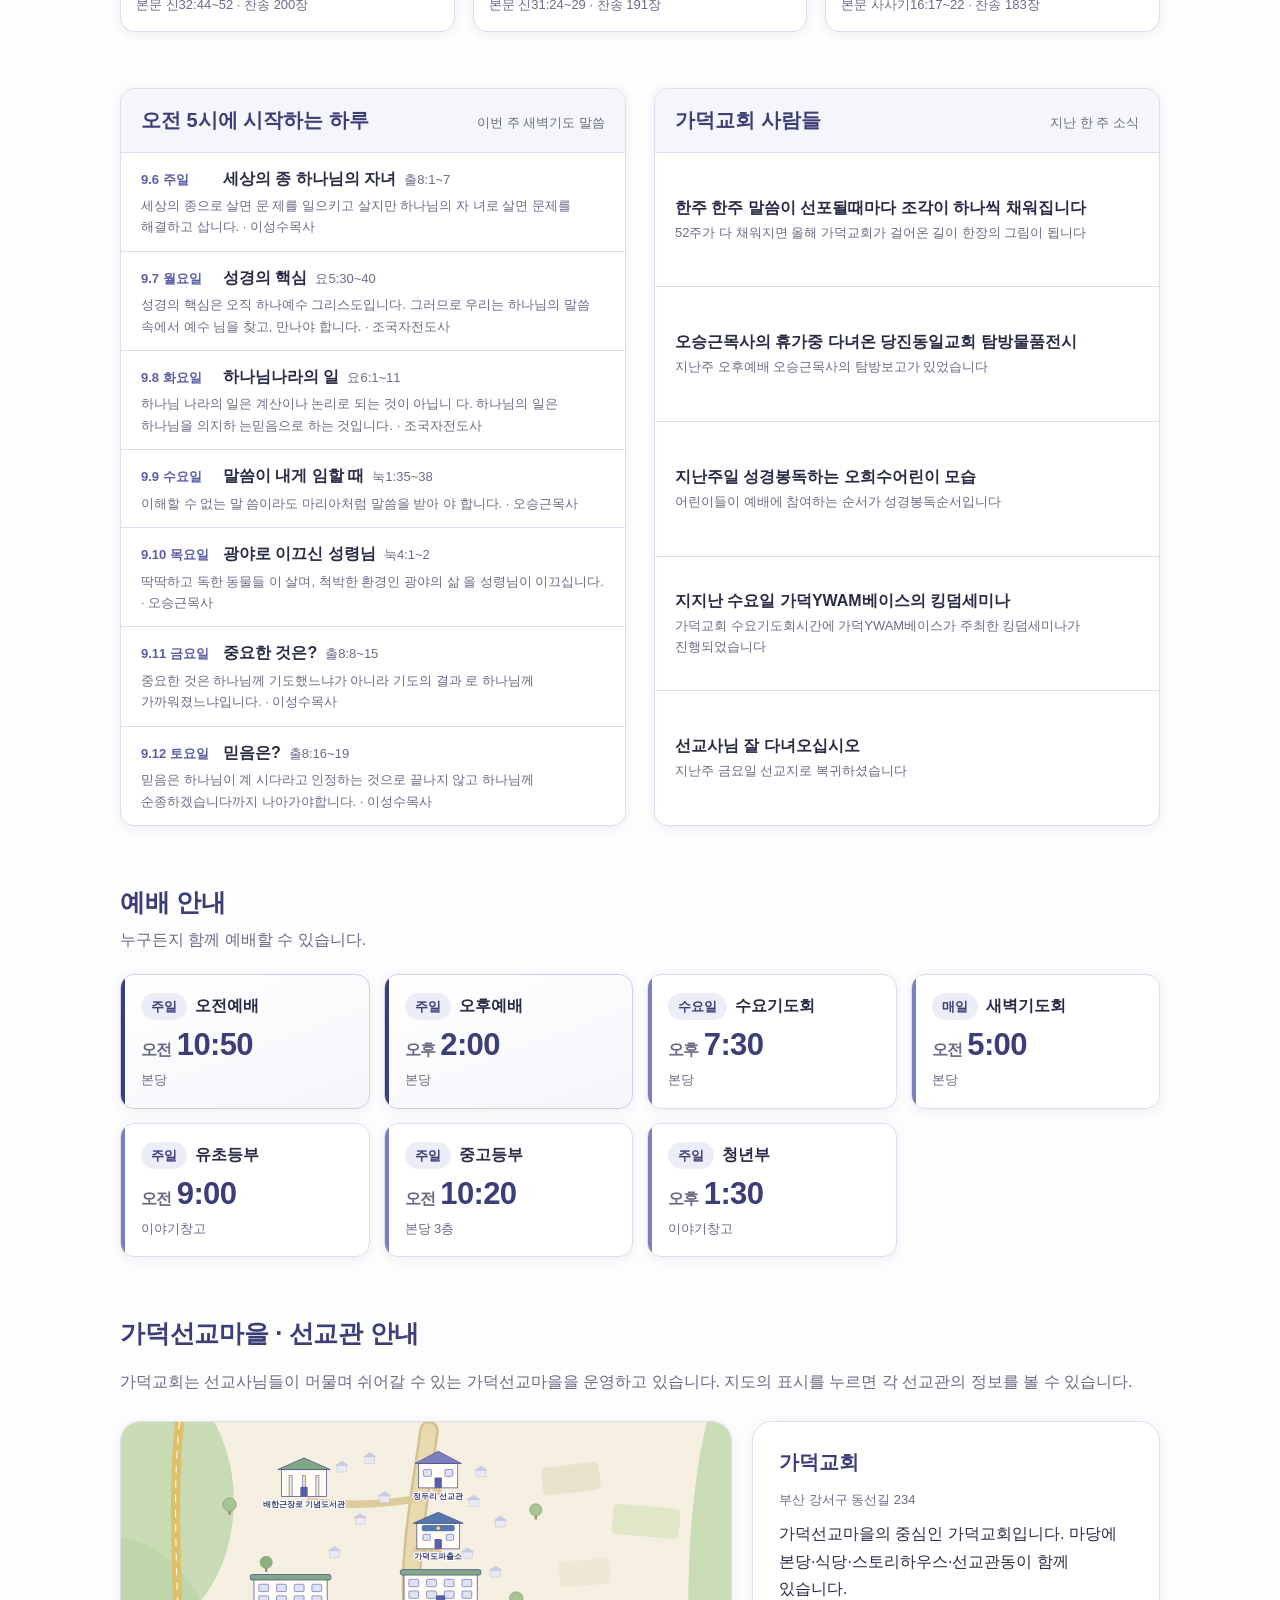
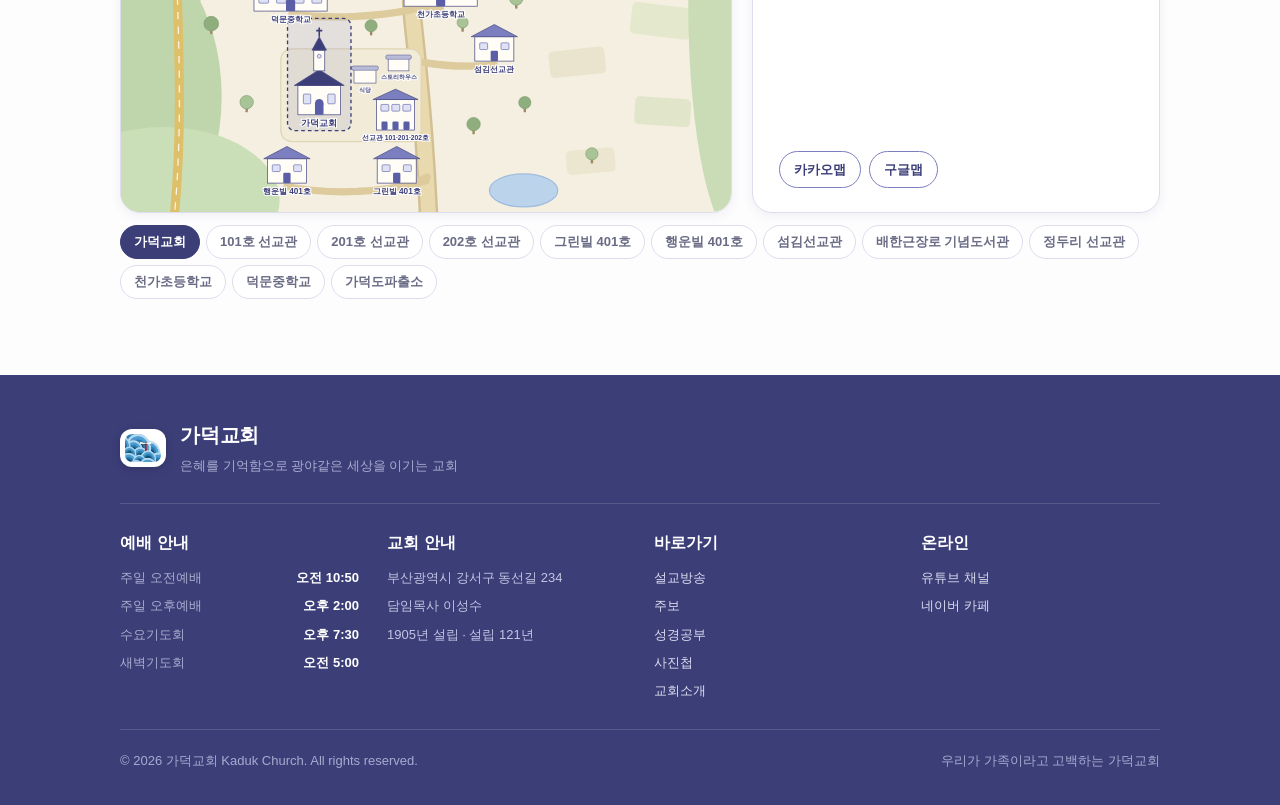
==== commit 9f8a1af1: "사진첩 메뉴 추가 및 공개 데이터에서 드라이브 경로 제거 - 사진첩 페이지(photos.html): 행사별 앨범 목록, 앨범 보기, 크게 보기(키보드·스와이프) - 모든 페이지 메" ====
--- a/index.html
+++ b/index.html
@@ -19,6 +19,7 @@
       <a href="sermons.html" data-nav="sermons">설교방송</a>
       <a href="bulletins.html" data-nav="bulletins">주보</a>
       <a href="study.html" data-nav="study">성경공부</a>
+      <a href="photos.html" data-nav="photos">사진첩</a>
       <a href="about.html" data-nav="about">교회소개</a>
     </nav>
   </div>
@@ -146,6 +147,7 @@
           <li><a href="sermons.html">설교방송</a></li>
           <li><a href="bulletins.html">주보</a></li>
           <li><a href="study.html">성경공부</a></li>
+          <li><a href="photos.html">사진첩</a></li>
           <li><a href="about.html">교회소개</a></li>
         </ul>
       </div>
--- a/css/style.css
+++ b/css/style.css
@@ -42,6 +42,7 @@
 img { max-width: 100%; display: block; }
 a { color: inherit; text-decoration: none; }
 button { font-family: inherit; cursor: pointer; }
+[hidden] { display: none !important; }
 
 .wrap { max-width: 1080px; margin: 0 auto; padding: 0 20px; }
 
@@ -430,6 +431,86 @@
   .mission-layout { grid-template-columns: 1fr; }
 }
 
+/* ── 사진첩 페이지 ── */
+.album-grid { display: grid; grid-template-columns: repeat(3, 1fr); gap: 18px; }
+.album-card {
+  background: #fff; border: 1px solid var(--line); border-radius: var(--radius);
+  overflow: hidden; box-shadow: var(--shadow);
+  transition: transform 0.15s, box-shadow 0.15s;
+}
+.album-card:hover { transform: translateY(-3px); box-shadow: 0 8px 24px rgba(60,62,120,0.15); }
+.album-card .ac-cover { position: relative; aspect-ratio: 4/3; background: var(--peri-soft); }
+.album-card .ac-cover img { width: 100%; height: 100%; object-fit: cover; }
+.album-card .ac-count {
+  position: absolute; right: 10px; bottom: 10px; padding: 3px 10px; border-radius: 999px;
+  background: rgba(42, 43, 69, 0.72); color: #fff; font-size: var(--fs-caption); font-weight: 600;
+}
+.album-card .ac-body { padding: 14px 16px 16px; }
+.album-card .ac-date { font-size: var(--fs-caption); font-weight: 700; color: var(--peri-strong); }
+.album-card .ac-title { font-size: var(--fs-h3); font-weight: var(--fw-h3); color: var(--peri-deep); line-height: 1.4; margin-top: 2px; }
+.album-card .ac-intro {
+  font-size: var(--fs-caption); font-weight: var(--fw-caption); color: var(--ink-mute); margin-top: 6px;
+  display: -webkit-box; -webkit-line-clamp: 2; -webkit-box-orient: vertical; overflow: hidden;
+}
+.album-back { display: inline-block; margin-bottom: 10px; }
+.album-head { margin: 10px 0 22px; }
+.album-meta { display: flex; gap: 8px; flex-wrap: wrap; }
+.album-intro {
+  margin-top: 14px; font-size: var(--fs-body); line-height: 1.75;
+  background: var(--peri-softer); border-left: 3px solid var(--peri);
+  padding: 14px 18px; border-radius: 0 12px 12px 0;
+}
+.photo-grid { display: grid; grid-template-columns: repeat(3, 1fr); gap: 18px; align-items: start; }
+.photo-card {
+  background: #fff; border: 1px solid var(--line); border-radius: var(--radius);
+  overflow: hidden; box-shadow: var(--shadow);
+}
+.photo-card button {
+  display: block; width: 100%; padding: 0; border: 0; overflow: hidden;
+  aspect-ratio: 4/3; background: var(--peri-soft);
+}
+.photo-card button img { width: 100%; height: 100%; object-fit: cover; transition: transform 0.25s; }
+.photo-card button:hover img { transform: scale(1.03); }
+.photo-card button:focus-visible { outline: 3px solid var(--peri-deep); outline-offset: -3px; }
+.photo-card figcaption { padding: 12px 15px 14px; }
+.photo-card figcaption b { display: block; font-size: var(--fs-body); font-weight: 600; color: var(--ink); line-height: 1.45; }
+.photo-card figcaption p { font-size: var(--fs-caption); font-weight: var(--fw-caption); color: var(--ink-mute); line-height: 1.6; margin-top: 3px; }
+
+/* 사진 크게 보기 */
+.photo-modal {
+  position: fixed; inset: 0; z-index: 100; display: none;
+  flex-direction: column; align-items: center; justify-content: center; padding: 20px;
+  background: rgba(24, 25, 44, 0.93);
+}
+.photo-modal.show { display: flex; }
+.photo-modal .pv-img {
+  max-width: min(1000px, 100%); max-height: calc(100vh - 200px);
+  width: auto; height: auto; object-fit: contain; border-radius: 10px;
+}
+.photo-modal .pv-info {
+  width: min(1000px, 100%); margin-top: 14px; color: #fff;
+  display: flex; gap: 16px; align-items: flex-start; justify-content: space-between;
+}
+.photo-modal .pv-text b { display: block; font-size: var(--fs-h3); font-weight: var(--fw-h3); line-height: 1.4; }
+.photo-modal .pv-text p { font-size: var(--fs-body); color: #d6d8ee; margin-top: 4px; }
+.photo-modal .pv-text small { display: block; font-size: var(--fs-caption); font-weight: var(--fw-caption); color: #a9adcf; margin-top: 6px; }
+.photo-modal .pv-btns { display: flex; gap: 8px; flex-shrink: 0; }
+.photo-modal .pv-btns button {
+  background: rgba(255,255,255,0.15); color: #fff; border: none; white-space: nowrap;
+  border-radius: 999px; padding: 8px 16px; font-size: var(--fs-body); font-weight: 600;
+}
+.photo-modal .pv-btns button:hover { background: rgba(255,255,255,0.3); }
+@media (max-width: 860px) {
+  .album-grid, .photo-grid { grid-template-columns: 1fr 1fr; }
+  .photo-modal .pv-info { flex-direction: column; }
+}
+@media (max-width: 560px) {
+  .album-grid, .photo-grid { grid-template-columns: 1fr; }
+  .photo-modal { padding: 12px; }
+  .photo-modal .pv-btns { width: 100%; }
+  .photo-modal .pv-btns button { flex: 1; }
+}
+
 /* ── 빈 상태 ── */
 .empty-note {
   padding: 40px 24px; text-align: center; color: var(--ink-mute);
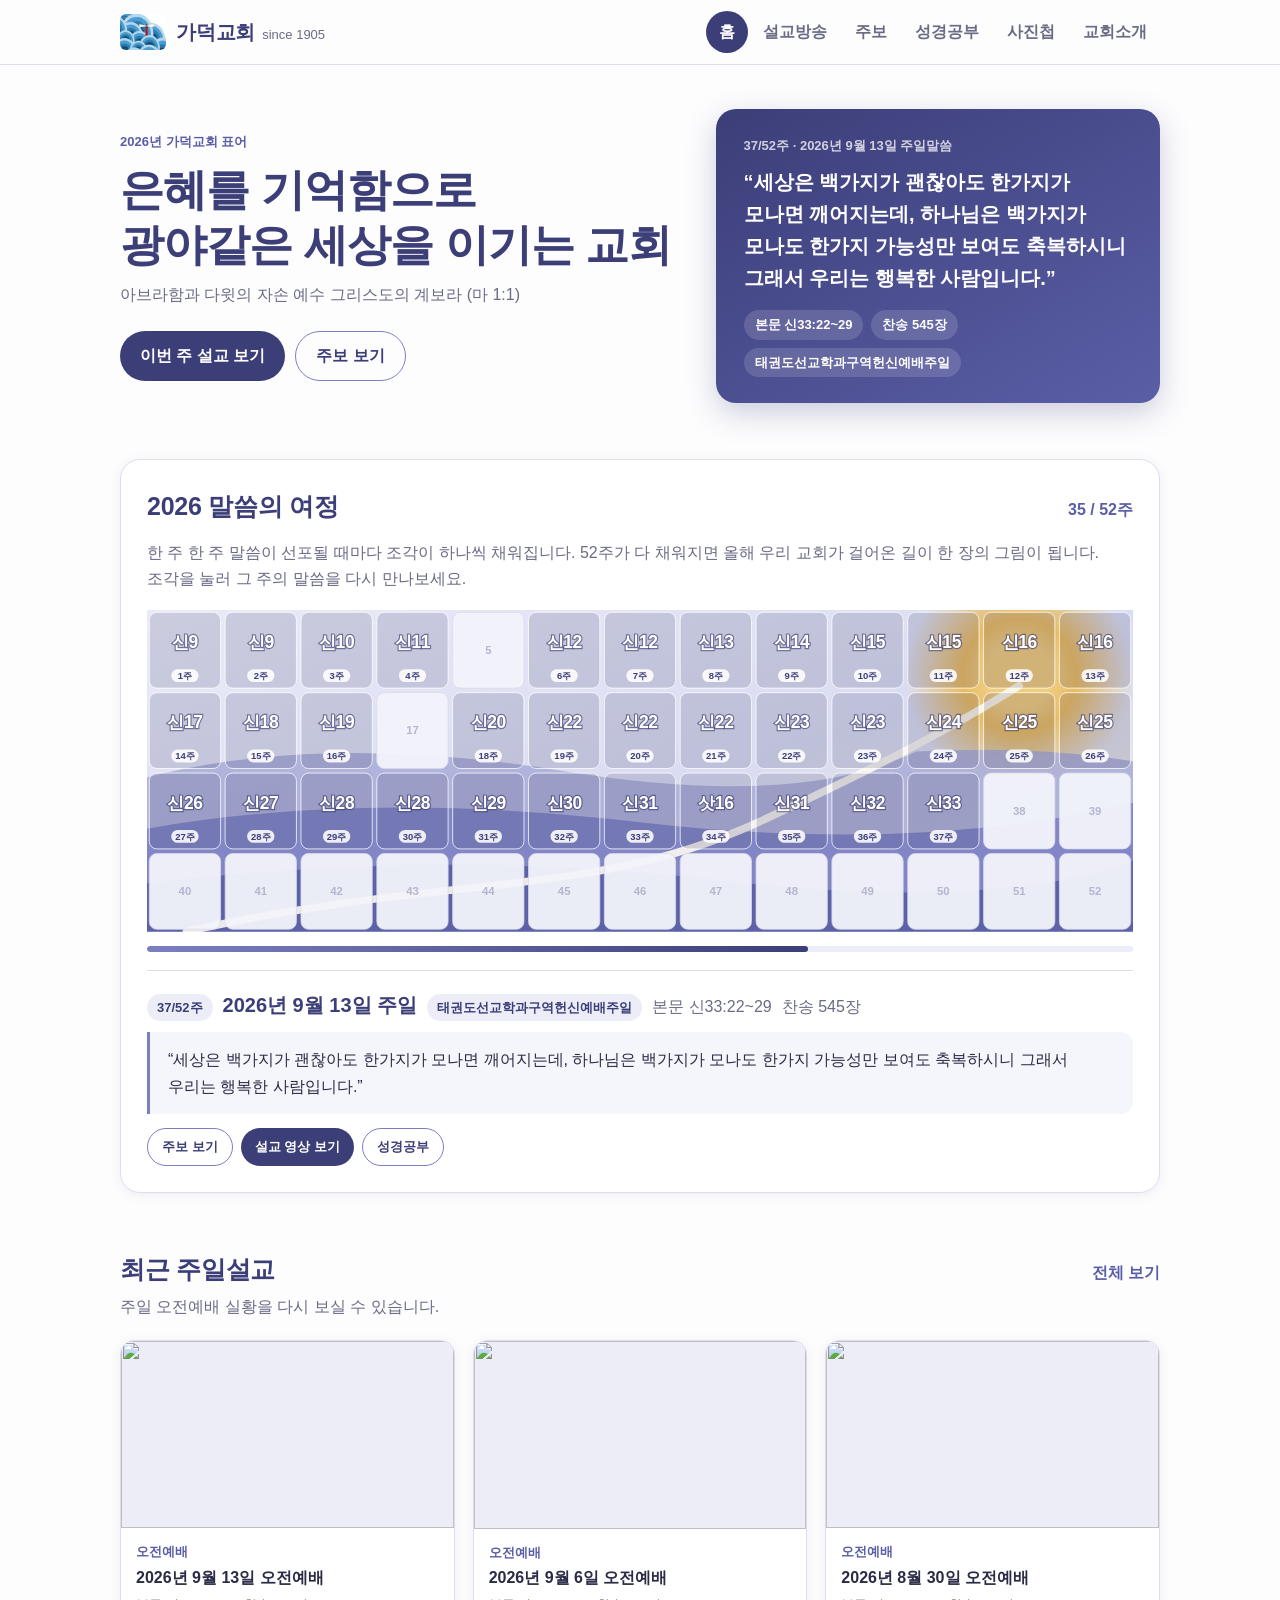
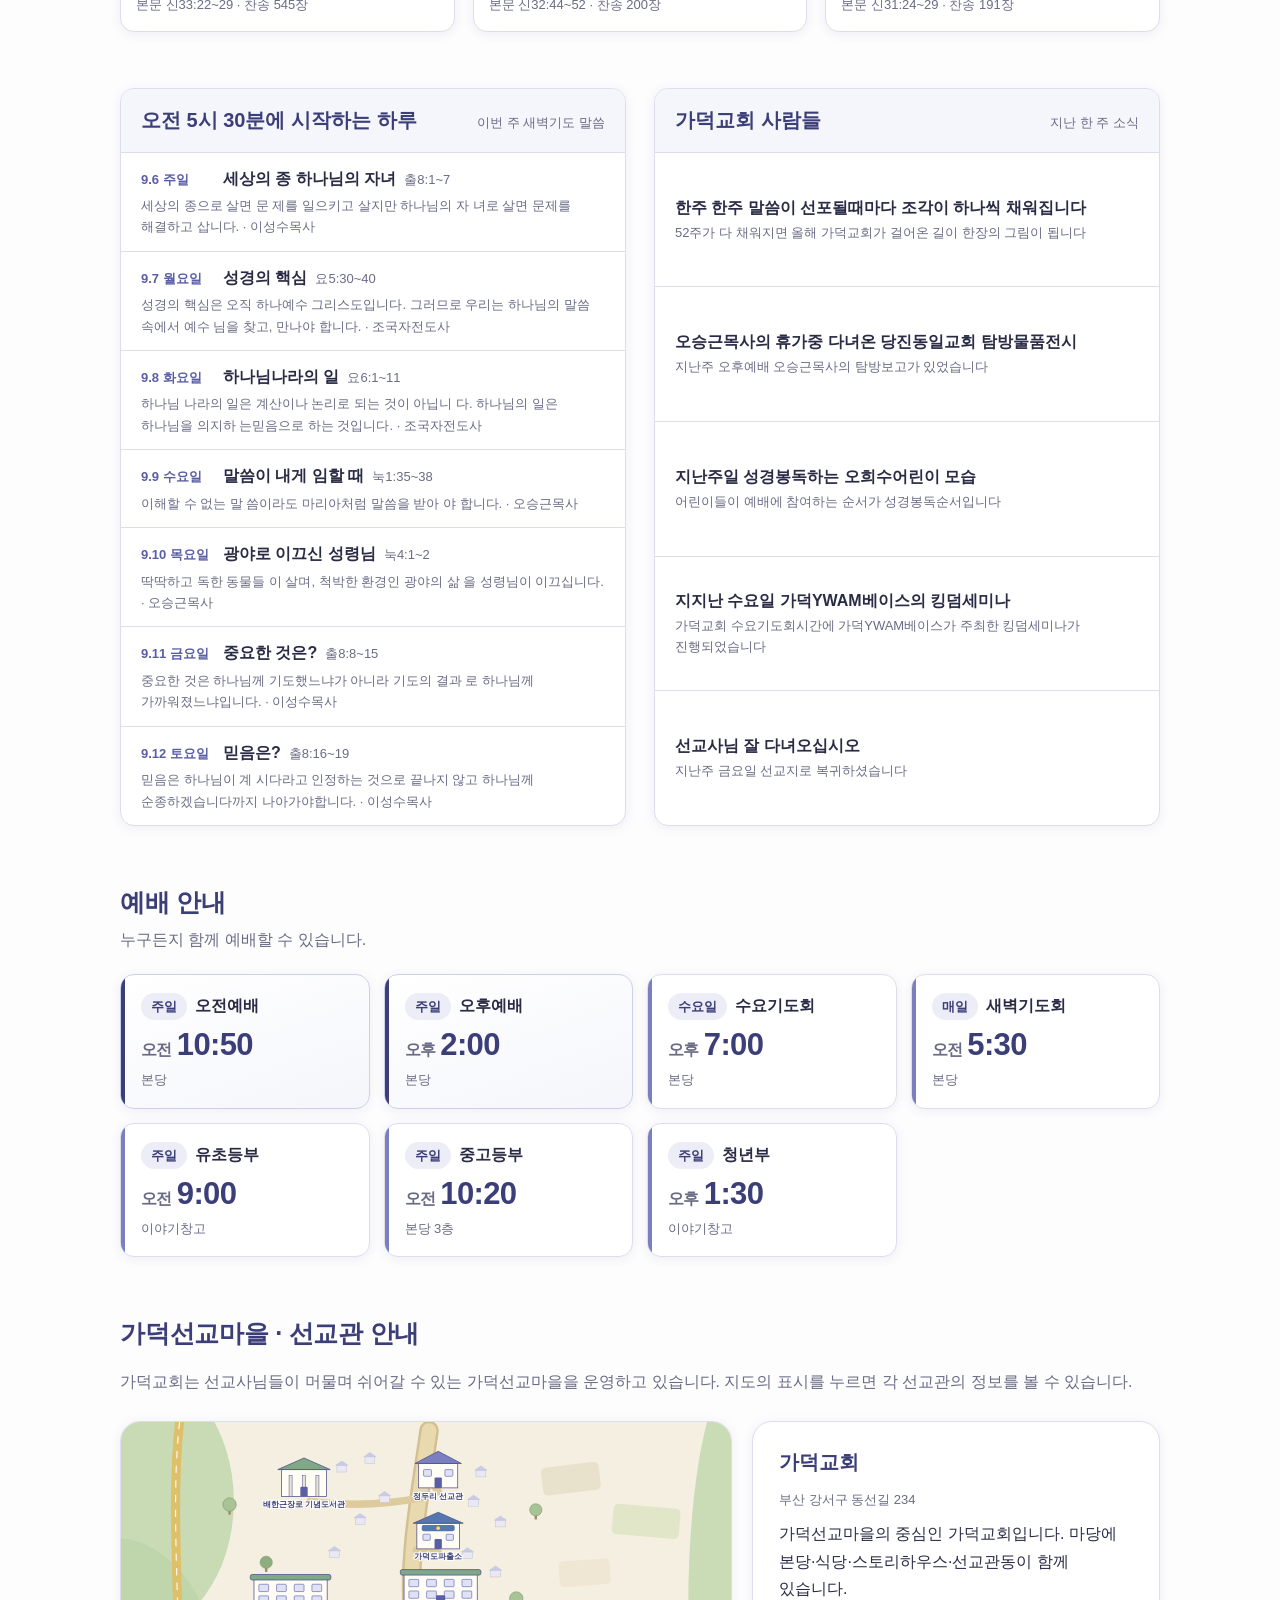
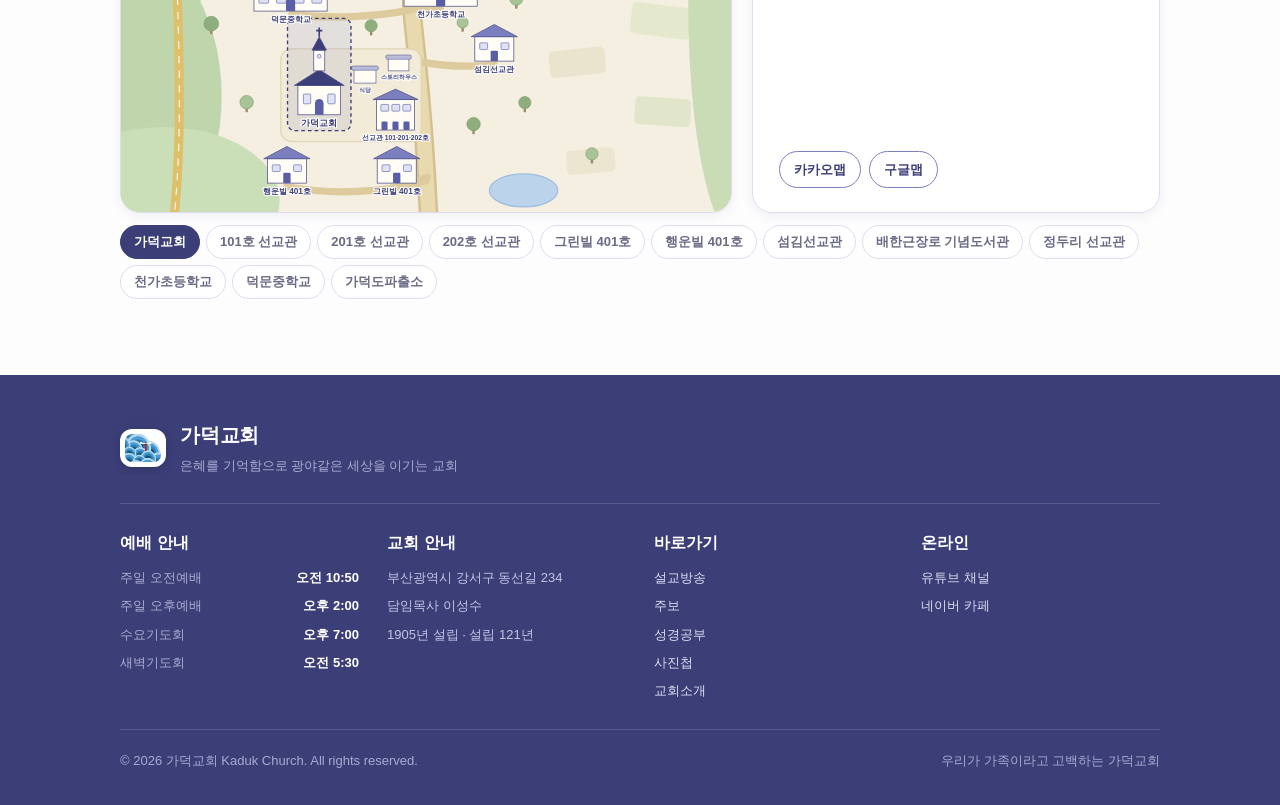
==== commit fa704980: "수요기도회 오후 7시, 새벽기도회 오전 5시 30분으로 시간 변경 - 예배 안내 카드와 모든 페이지 하단 예배 안내 시간 변경 - 9월 13일 오전예배 영상 반영  Co-Autho" ====
--- a/index.html
+++ b/index.html
@@ -4,7 +4,22 @@
 <meta charset="utf-8">
 <meta name="robots" content="noindex, nofollow">
 <meta name="viewport" content="width=device-width, initial-scale=1">
-<title>가덕교회 | 은혜를 기억함으로 광야같은 세상을 이기는 교회</title>
+<title>가덕교회 | 부산 가덕도 1905년 설립 교회</title>
+<meta name="description" content="1905년 부산 가덕도에 세워진 가덕교회입니다. 주일예배 안내, 설교방송, 주보, 성경공부, 사진첩, 가덕선교마을 소식을 전합니다.">
+<link rel="canonical" href="https://xn--o39ayyc6kl44b.kr/">
+<meta name="theme-color" content="#3c3e78">
+<meta property="og:type" content="website">
+<meta property="og:site_name" content="가덕교회">
+<meta property="og:locale" content="ko_KR">
+<meta property="og:title" content="가덕교회 | 부산 가덕도 1905년 설립 교회">
+<meta property="og:description" content="1905년 부산 가덕도에 세워진 가덕교회입니다. 주일예배 안내, 설교방송, 주보, 성경공부, 사진첩, 가덕선교마을 소식을 전합니다.">
+<meta property="og:url" content="https://xn--o39ayyc6kl44b.kr/">
+<meta property="og:image" content="https://xn--o39ayyc6kl44b.kr/assets/og-image.png">
+<meta property="og:image:width" content="1200">
+<meta property="og:image:height" content="630">
+<meta property="og:image:alt" content="가덕교회 · 은혜를 기억함으로 광야같은 세상을 이기는 교회">
+<meta name="twitter:card" content="summary_large_image">
+<script type="application/ld+json">{"@context": "https://schema.org", "@type": "Church", "name": "가덕교회", "alternateName": ["Gadeok Church", "Kaduk Church"], "url": "https://xn--o39ayyc6kl44b.kr/", "logo": "https://xn--o39ayyc6kl44b.kr/assets/logo.png", "image": "https://xn--o39ayyc6kl44b.kr/assets/og-image.png", "description": "1905년 부산 가덕도에 세워진 교회. 은혜를 기억함으로 광야같은 세상을 이기는 교회.", "foundingDate": "1905", "address": {"@type": "PostalAddress", "streetAddress": "동선길 234", "addressLocality": "강서구", "addressRegion": "부산광역시", "addressCountry": "KR"}, "geo": {"@type": "GeoCoordinates", "latitude": 35.04826, "longitude": 128.83073}, "sameAs": ["https://www.youtube.com/@gadeokchurch6932", "http://cafe.naver.com/kadukchurch"]}</script>
 <link rel="stylesheet" href="https://cdn.jsdelivr.net/gh/orioncactus/pretendard@v1.3.9/dist/web/variable/pretendardvariable-dynamic-subset.min.css">
 <link rel="icon" href="assets/favicon.png">
 <link rel="stylesheet" href="css/style.css">
@@ -77,7 +92,7 @@
   <section class="section">
     <div class="wrap two-col">
       <div class="list-card">
-        <header>오전 5시에 시작하는 하루 <small>이번 주 새벽기도 말씀</small></header>
+        <header>오전 5시 30분에 시작하는 하루 <small>이번 주 새벽기도 말씀</small></header>
         <div class="list-body" id="dawnList"></div>
       </div>
       <div class="list-card">
@@ -129,8 +144,8 @@
         <ul>
           <li><span>주일 오전예배</span><b>오전 10:50</b></li>
           <li><span>주일 오후예배</span><b>오후 2:00</b></li>
-          <li><span>수요기도회</span><b>오후 7:30</b></li>
-          <li><span>새벽기도회</span><b>오전 5:00</b></li>
+          <li><span>수요기도회</span><b>오후 7:00</b></li>
+          <li><span>새벽기도회</span><b>오전 5:30</b></li>
         </ul>
       </div>
       <div class="foot-col">
--- a/css/style.css
+++ b/css/style.css
@@ -107,7 +107,7 @@
 /* ── 공용 ── */
 .section { margin-top: 56px; }
 /* 자손 선택자 — 섹션 안 어디에 있든 제목/설명 스타일이 동일하게 적용된다 */
-.section h2 {
+.section h2, .section .page-title {
   font-size: var(--fs-h2); font-weight: var(--fw-h2); color: var(--peri-deep);
   letter-spacing: -0.01em; margin-bottom: 6px;
 }
@@ -116,7 +116,7 @@
 .more-link { font-size: var(--fs-body); font-weight: 600; color: var(--peri-strong); }
 .more-link:hover { text-decoration: underline; }
 .sec-head { display: flex; align-items: baseline; justify-content: space-between; gap: 12px; margin-bottom: 4px; }
-.sec-head h2 { margin-bottom: 0; }
+.sec-head h2, .sec-head .page-title { margin-bottom: 0; }
 
 .btn {
   display: inline-flex; align-items: center; gap: 7px;
@@ -380,6 +380,7 @@
 }
 .about-hero h1 { font-size: clamp(var(--fs-h2), 4vw, var(--fs-h1)); font-weight: var(--fw-h1); line-height: 1.3; margin-bottom: 8px; letter-spacing: -0.02em; }
 .about-hero p { opacity: 0.85; font-size: var(--fs-body); }
+.about-hero .hero-name { display: block; font-size: var(--fs-caption); font-weight: 700; opacity: 0.8; letter-spacing: 0.02em; margin-bottom: 8px; }
 .staff-grid { display: grid; grid-template-columns: repeat(auto-fill, minmax(200px, 1fr)); gap: 12px; }
 .staff-card { background: #fff; border: 1px solid var(--line); border-radius: 12px; padding: 14px 16px; }
 .staff-card b { display: block; font-size: var(--fs-body); font-weight: 600; }
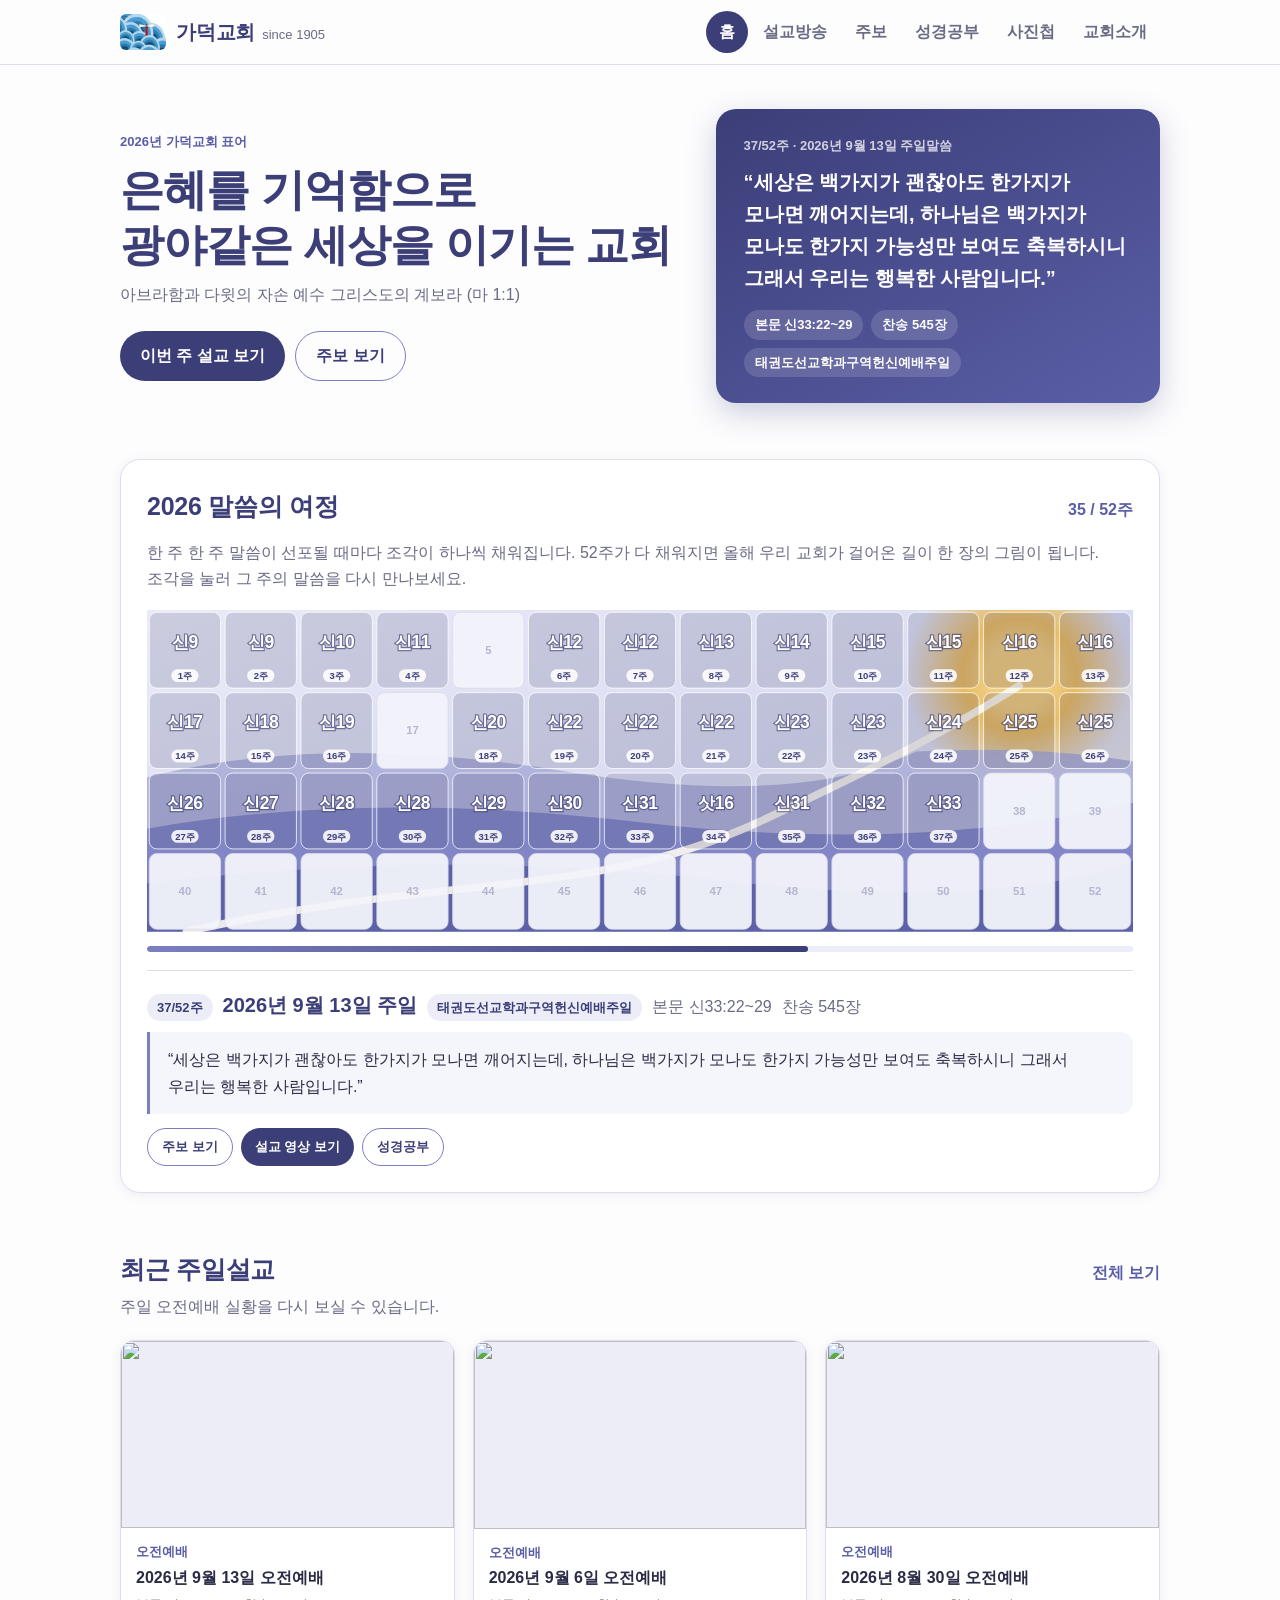
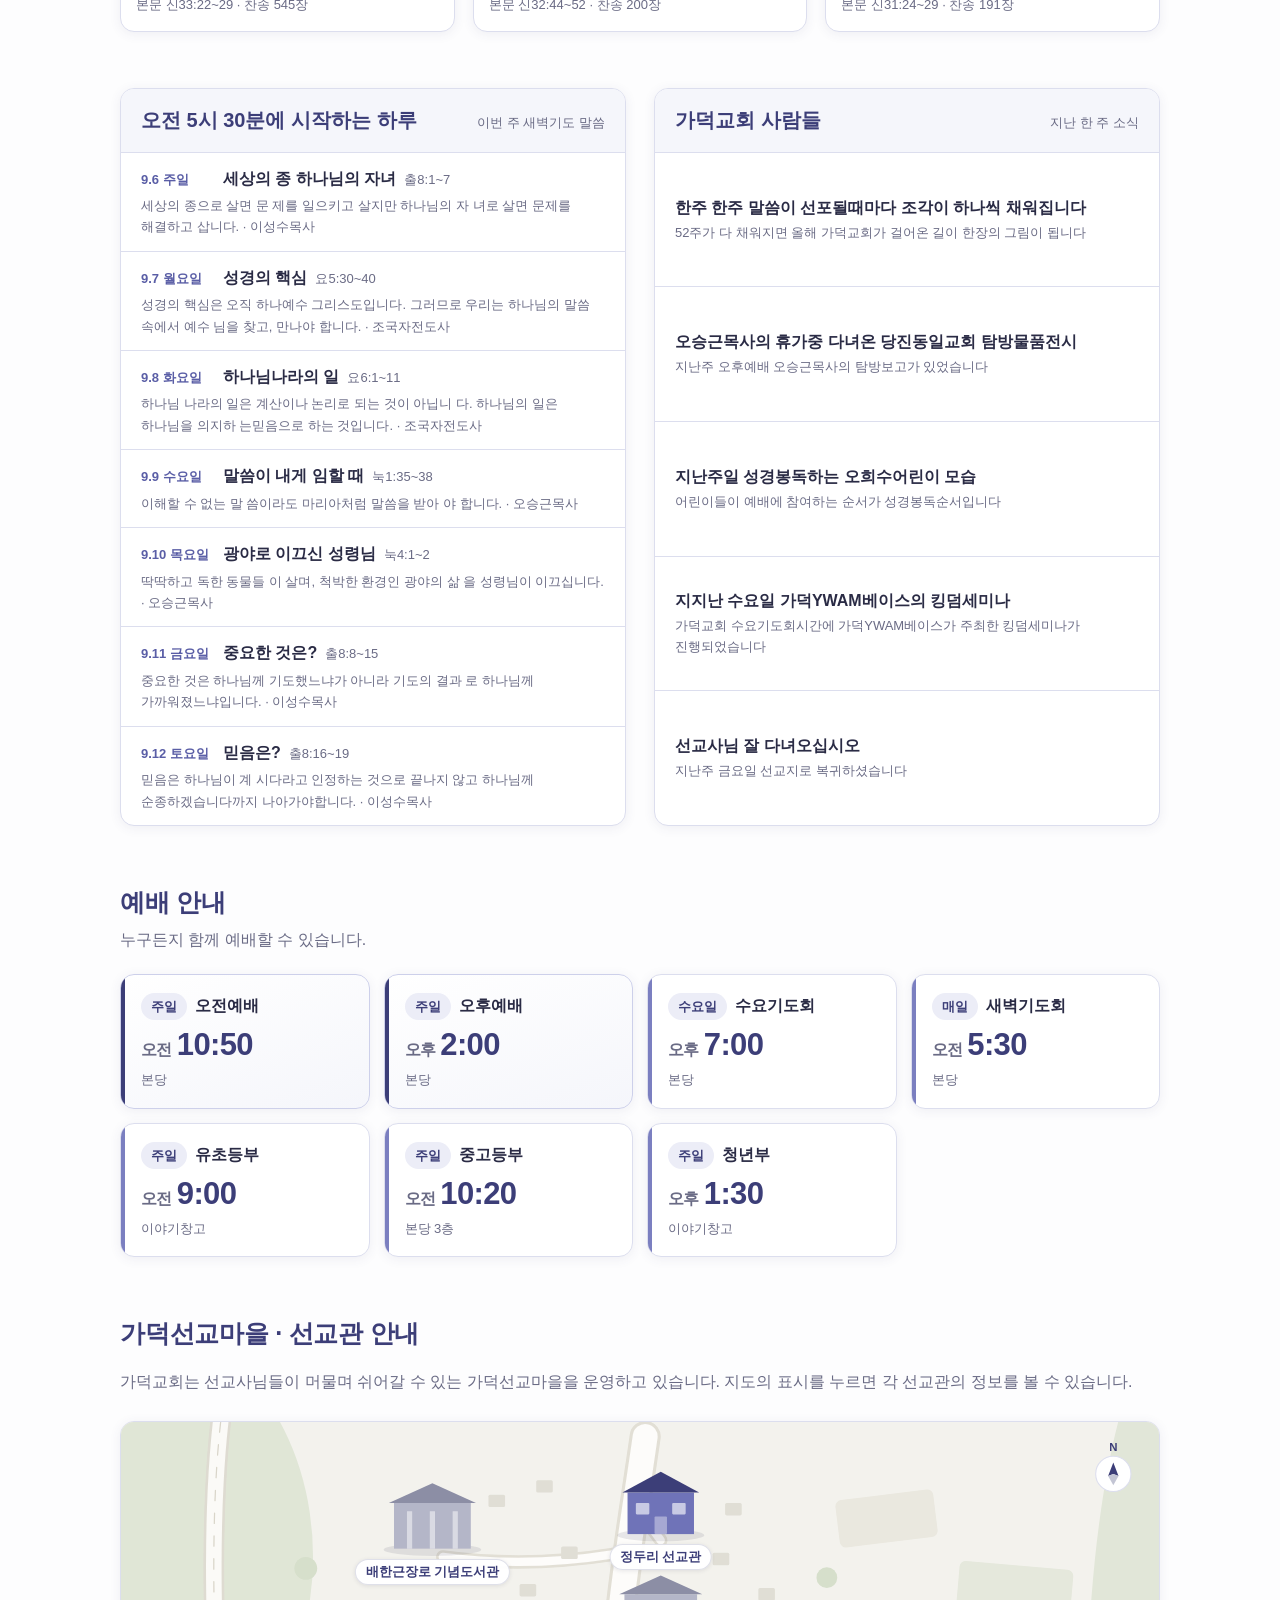
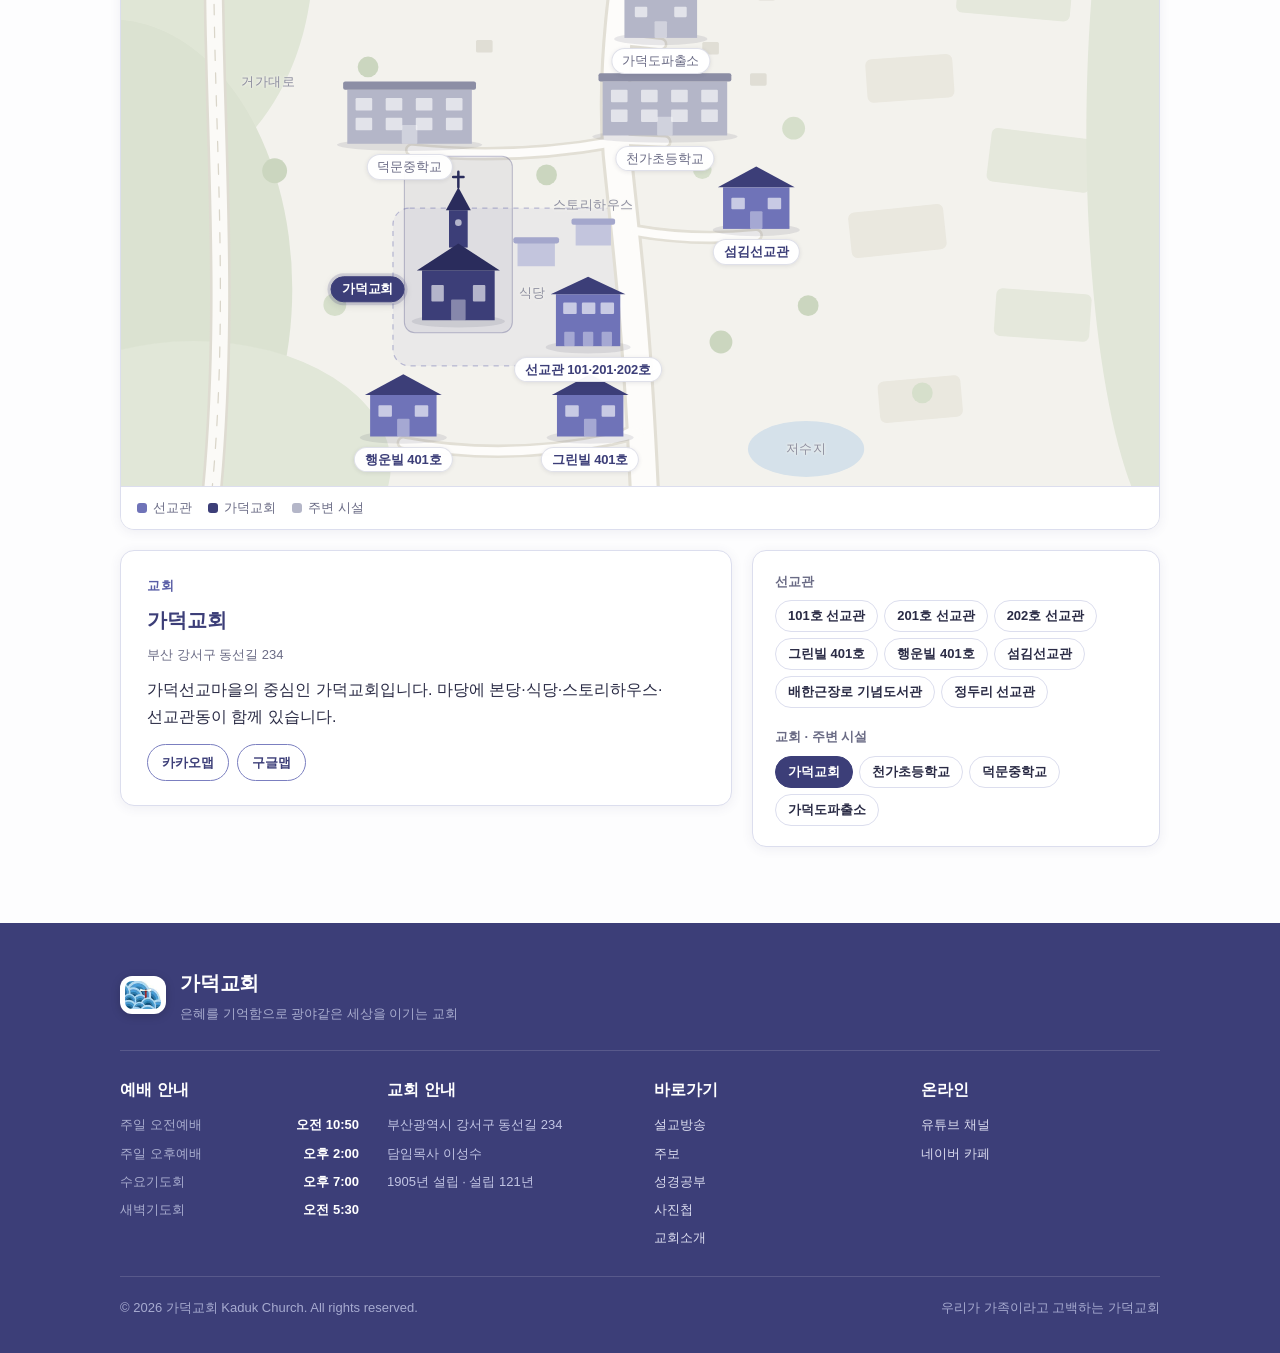
==== commit 4ffc1baa: "홈 선교마을 지도 개편: 이름표 크게, 지도 넓게, 차분한 배치도 디자인 - 건물 이름을 지도 위 HTML 이름표(13px 고정)로 바꿔 지도가 줄어도 읽히게 - 지도를 가로 전체" ====
--- a/index.html
+++ b/index.html
@@ -120,11 +120,25 @@
         <h2>가덕선교마을 · 선교관 안내</h2>
       </div>
       <p class="sub sub-spaced" id="missionIntro"></p>
+      <div class="mission-map-card">
+        <div class="mv-scroll" id="missionScroll">
+          <div class="mv-canvas" id="missionMap"></div>
+        </div>
+        <div class="mv-foot">
+          <span class="mv-legend">
+            <span><i style="background:#6f73b8"></i>선교관</span>
+            <span><i style="background:#3c3e78"></i>가덕교회</span>
+            <span><i style="background:#b4b6c8"></i>주변 시설</span>
+          </span>
+          <span class="mv-hint">지도를 좌우로 밀어 보세요</span>
+        </div>
+      </div>
       <div class="mission-layout">
-        <div class="mission-map-card" id="missionMap"></div>
         <div class="mission-info" id="missionInfo"></div>
-      </div>
-      <div class="mission-list" id="missionList"></div>
+        <div class="mission-side">
+          <div class="mission-list" id="missionList"></div>
+        </div>
+      </div>
     </div>
   </section>
 </main>
--- a/css/style.css
+++ b/css/style.css
@@ -391,28 +391,60 @@
 .info-table tr + tr th, .info-table tr + tr td { border-top: 1px solid var(--line); }
 
 /* ── 선교관 지도 ── */
-.mission-layout { display: grid; grid-template-columns: 3fr 2fr; gap: 20px; align-items: stretch; }
+/* 지도는 가로 전체, 설명·목록은 그 아래. 이름표(.mv-tag)는 SVG 위에 겹친 HTML이라 지도가 줄어도 13px 그대로다.
+   860px 이하에서는 지도를 820px로 고정하고 옆으로 밀어 보게 해 이름표끼리 겹치지 않게 한다. */
 .mission-map-card {
-  position: relative; border-radius: 20px; overflow: hidden;
-  border: 1px solid var(--line); box-shadow: var(--shadow); background: #fff;
-}
-.mission-map-card svg { display: block; width: 100%; height: auto; font-family: var(--font); }
+  position: relative; border-radius: var(--radius); overflow: hidden;
+  border: 1px solid var(--line); box-shadow: var(--shadow); background: #f3f2ed;
+}
+.mv-scroll { overflow: hidden; }
+.mv-canvas { position: relative; }
+.mv-canvas svg { display: block; width: 100%; height: auto; font-family: var(--font); }
 .mv-b { cursor: pointer; outline: none; }
-.mv-b .hit { fill: transparent; stroke: transparent; transition: fill 0.12s; }
-.mv-b:hover .hit { fill: rgba(123, 127, 192, 0.12); }
-.mv-b.on .hit {
-  fill: rgba(123, 127, 192, 0.14);
-  stroke: var(--peri-deep); stroke-width: 2.2; stroke-dasharray: 6 5;
-}
-.mv-b:focus-visible .hit { stroke: var(--peri-deep); stroke-width: 2.2; }
-.m-pin.minor .tag { display: none; }
-.m-pin.minor:hover .tag, .m-pin.minor.on .tag { display: block; }
-.mission-info {
-  background: #fff; border: 1px solid var(--line); border-radius: 20px;
-  box-shadow: var(--shadow); padding: 24px 26px;
-  display: flex; flex-direction: column; gap: 10px;
-}
-.mission-info .mi-name { font-size: var(--fs-h3); font-weight: var(--fw-h3); color: var(--peri-deep); }
+.mv-b .hit { fill: transparent; stroke: transparent; transition: fill 0.15s, stroke 0.15s; }
+.mv-b:hover .hit { fill: rgba(60, 62, 120, 0.06); }
+.mv-b.on .hit { fill: rgba(60, 62, 120, 0.07); stroke: rgba(60, 62, 120, 0.3); stroke-width: 1; }
+.mv-b:focus-visible .hit { stroke: var(--peri-deep); stroke-width: 2; }
+.mv-tag, .mv-note { position: absolute; white-space: nowrap; line-height: 1.5; }
+.mv-tag {
+  padding: 2px 10px; border-radius: 999px;
+  border: 1px solid rgba(60, 62, 120, 0.16); background: rgba(255, 255, 255, 0.96);
+  color: var(--peri-deep); font-size: var(--fs-caption); font-weight: 600; letter-spacing: -0.01em;
+  box-shadow: 0 1px 4px rgba(42, 43, 69, 0.1);
+  transition: background 0.15s, color 0.15s, border-color 0.15s, box-shadow 0.15s;
+}
+.mv-tag.poi { color: var(--ink-mute); font-weight: var(--fw-caption); }
+.mv-tag.landmark { background: var(--peri-deep); border-color: var(--peri-deep); color: #fff; }
+.mv-tag:hover { border-color: var(--peri-deep); }
+.mv-tag.on {
+  z-index: 2; background: var(--peri-deep); border-color: var(--peri-deep); color: #fff;
+  box-shadow: 0 0 0 3px rgba(60, 62, 120, 0.18), 0 2px 8px rgba(42, 43, 69, 0.18);
+}
+.mv-tag:focus-visible { outline: 2px solid var(--peri-strong); outline-offset: 2px; }
+.mv-note {
+  pointer-events: none; font-size: var(--fs-caption); font-weight: var(--fw-caption);
+  color: #8d8e9f; letter-spacing: 0.04em; text-shadow: 0 0 3px #f3f2ed, 0 0 3px #f3f2ed;
+}
+.mv-canvas .a-b { transform: translate(-50%, 0); }
+.mv-canvas .a-t { transform: translate(-50%, -100%); }
+.mv-canvas .a-l { transform: translate(-100%, -50%); }
+.mv-canvas .a-r { transform: translate(0, -50%); }
+.mv-canvas .a-c { transform: translate(-50%, -50%); }
+.mv-foot {
+  display: flex; align-items: center; justify-content: space-between; gap: 8px 16px; flex-wrap: wrap;
+  padding: 10px 16px; background: #fff; border-top: 1px solid var(--line);
+  font-size: var(--fs-caption); font-weight: var(--fw-caption); color: var(--ink-mute);
+}
+.mv-legend { display: flex; gap: 6px 16px; flex-wrap: wrap; }
+.mv-legend i { display: inline-block; width: 10px; height: 10px; border-radius: 3px; margin-right: 6px; vertical-align: -1px; }
+.mv-hint { display: none; }
+.mission-layout { display: grid; grid-template-columns: minmax(0, 3fr) minmax(0, 2fr); gap: 20px; margin-top: 20px; align-items: start; }
+.mission-info, .mission-side {
+  background: #fff; border: 1px solid var(--line); border-radius: var(--radius); box-shadow: var(--shadow);
+}
+.mission-info { padding: 24px 26px; display: flex; flex-direction: column; gap: 10px; }
+.mission-info .mi-kind { font-size: var(--fs-caption); font-weight: 600; color: var(--peri-strong); letter-spacing: 0.04em; }
+.mission-info .mi-name { font-size: var(--fs-h3); font-weight: var(--fw-h3); color: var(--peri-deep); line-height: 1.4; }
 .mission-info .mi-addr { font-size: var(--fs-caption); font-weight: var(--fw-caption); color: var(--ink-mute); }
 .mission-info .mi-desc { font-size: var(--fs-body); line-height: 1.7; }
 .mission-info .mi-occ {
@@ -421,15 +453,24 @@
 .mission-info .mi-occ b { display: block; color: var(--peri-deep); margin-bottom: 5px; font-size: var(--fs-caption); }
 .mission-info .mi-occ ul { margin: 0; padding-left: 18px; }
 .mission-info .mi-occ .none { color: var(--ink-mute); }
-.mission-info .mi-actions { margin-top: auto; display: flex; gap: 8px; flex-wrap: wrap; }
-.mission-list { display: flex; gap: 6px; flex-wrap: wrap; margin-top: 12px; }
+.mission-info .mi-occ .mi-note { margin-top: 8px; font-size: var(--fs-caption); font-weight: var(--fw-caption); color: var(--ink-mute); }
+.mission-info .mi-actions { margin-top: 4px; display: flex; gap: 8px; flex-wrap: wrap; }
+.mission-side { padding: 20px 22px; }
+.mission-list { display: flex; flex-direction: column; gap: 18px; }
+.ml-label { font-size: var(--fs-caption); font-weight: 600; color: var(--ink-mute); margin-bottom: 8px; }
+.ml-chips { display: flex; gap: 6px; flex-wrap: wrap; }
 .mission-list button {
-  padding: 7px 13px; border-radius: 999px; border: 1.5px solid var(--line);
-  background: #fff; font-size: var(--fs-caption); font-weight: 700; color: var(--ink-mute);
-}
+  padding: 6px 12px; border-radius: 999px; border: 1px solid var(--line);
+  background: #fff; font-size: var(--fs-caption); font-weight: 600; color: var(--ink);
+  transition: background 0.15s, color 0.15s, border-color 0.15s;
+}
+.mission-list button:hover { border-color: var(--peri); color: var(--peri-deep); }
 .mission-list button.on { background: var(--peri-deep); border-color: var(--peri-deep); color: #fff; }
 @media (max-width: 860px) {
   .mission-layout { grid-template-columns: 1fr; }
+  .mv-scroll { overflow-x: auto; -webkit-overflow-scrolling: touch; overscroll-behavior-x: contain; }
+  .mv-canvas { width: 820px; }
+  .mv-hint { display: inline; }
 }
 
 /* ── 사진첩 페이지 ── */
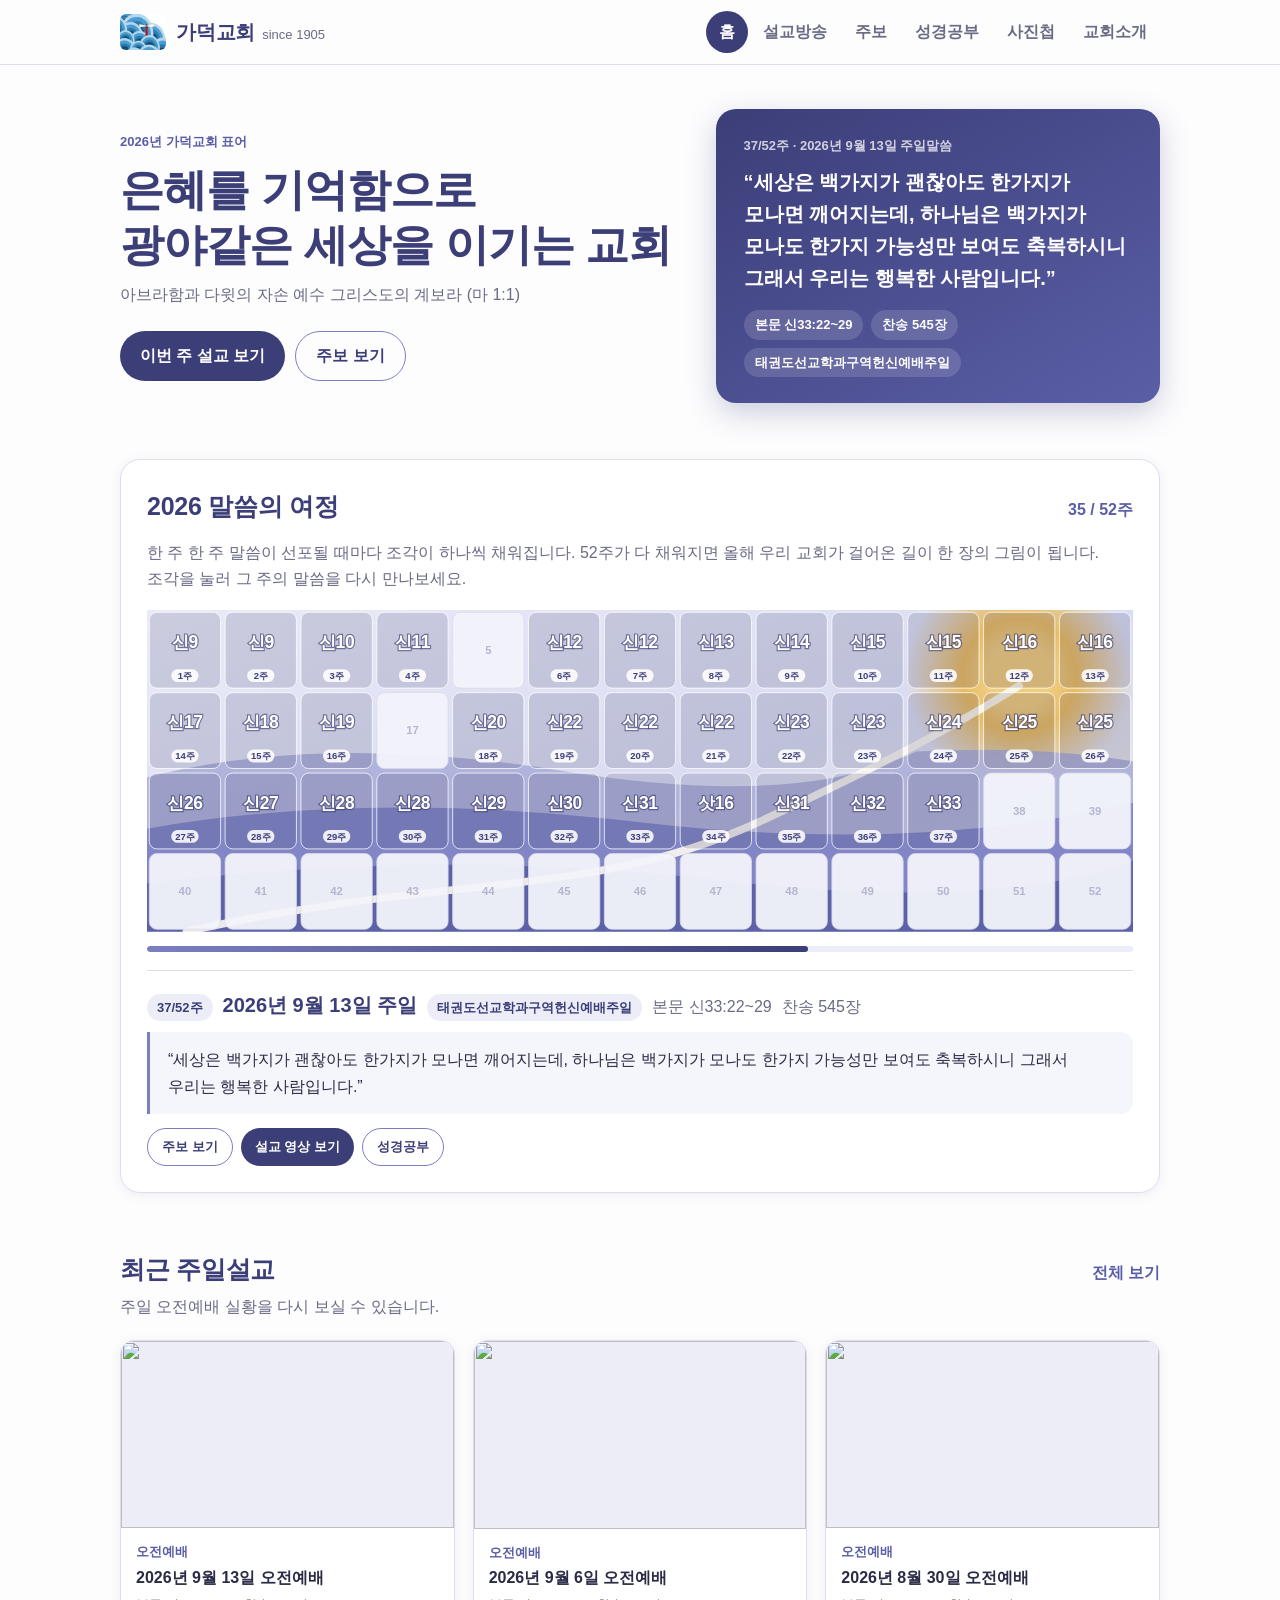
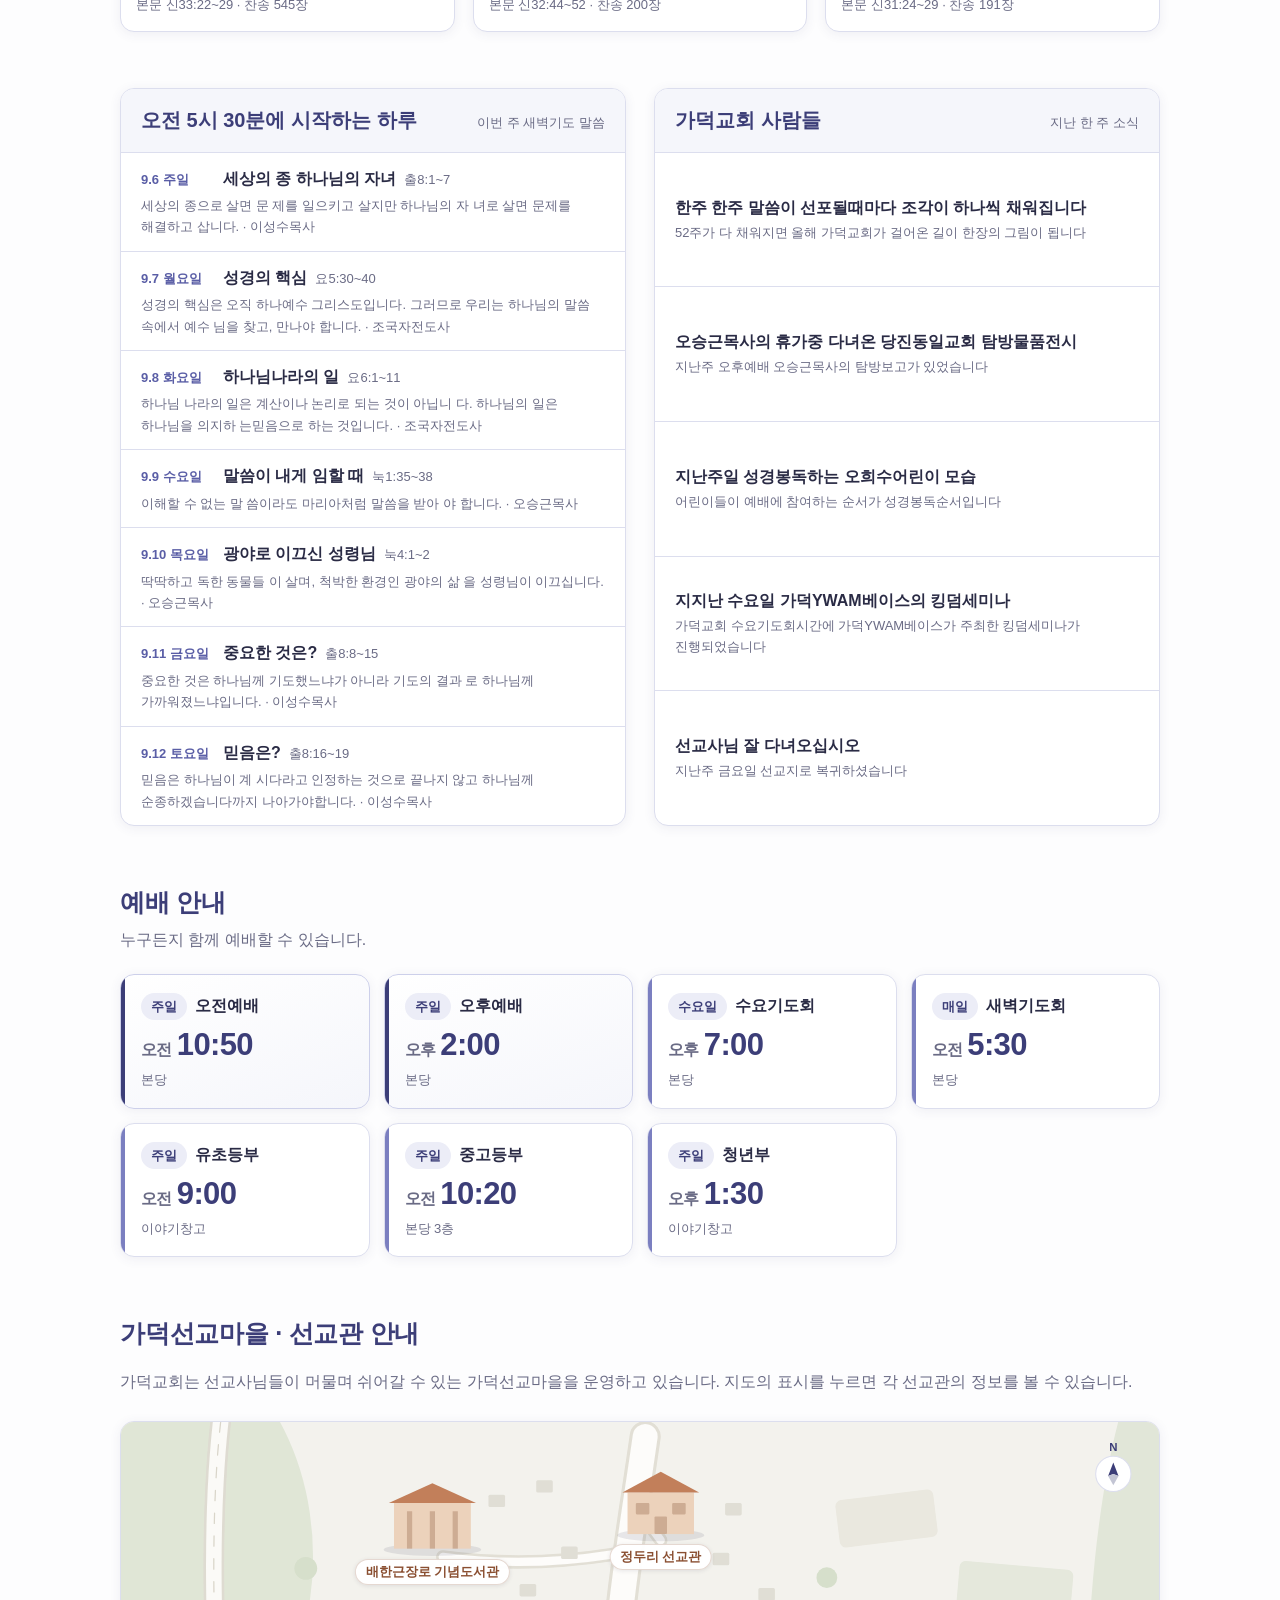
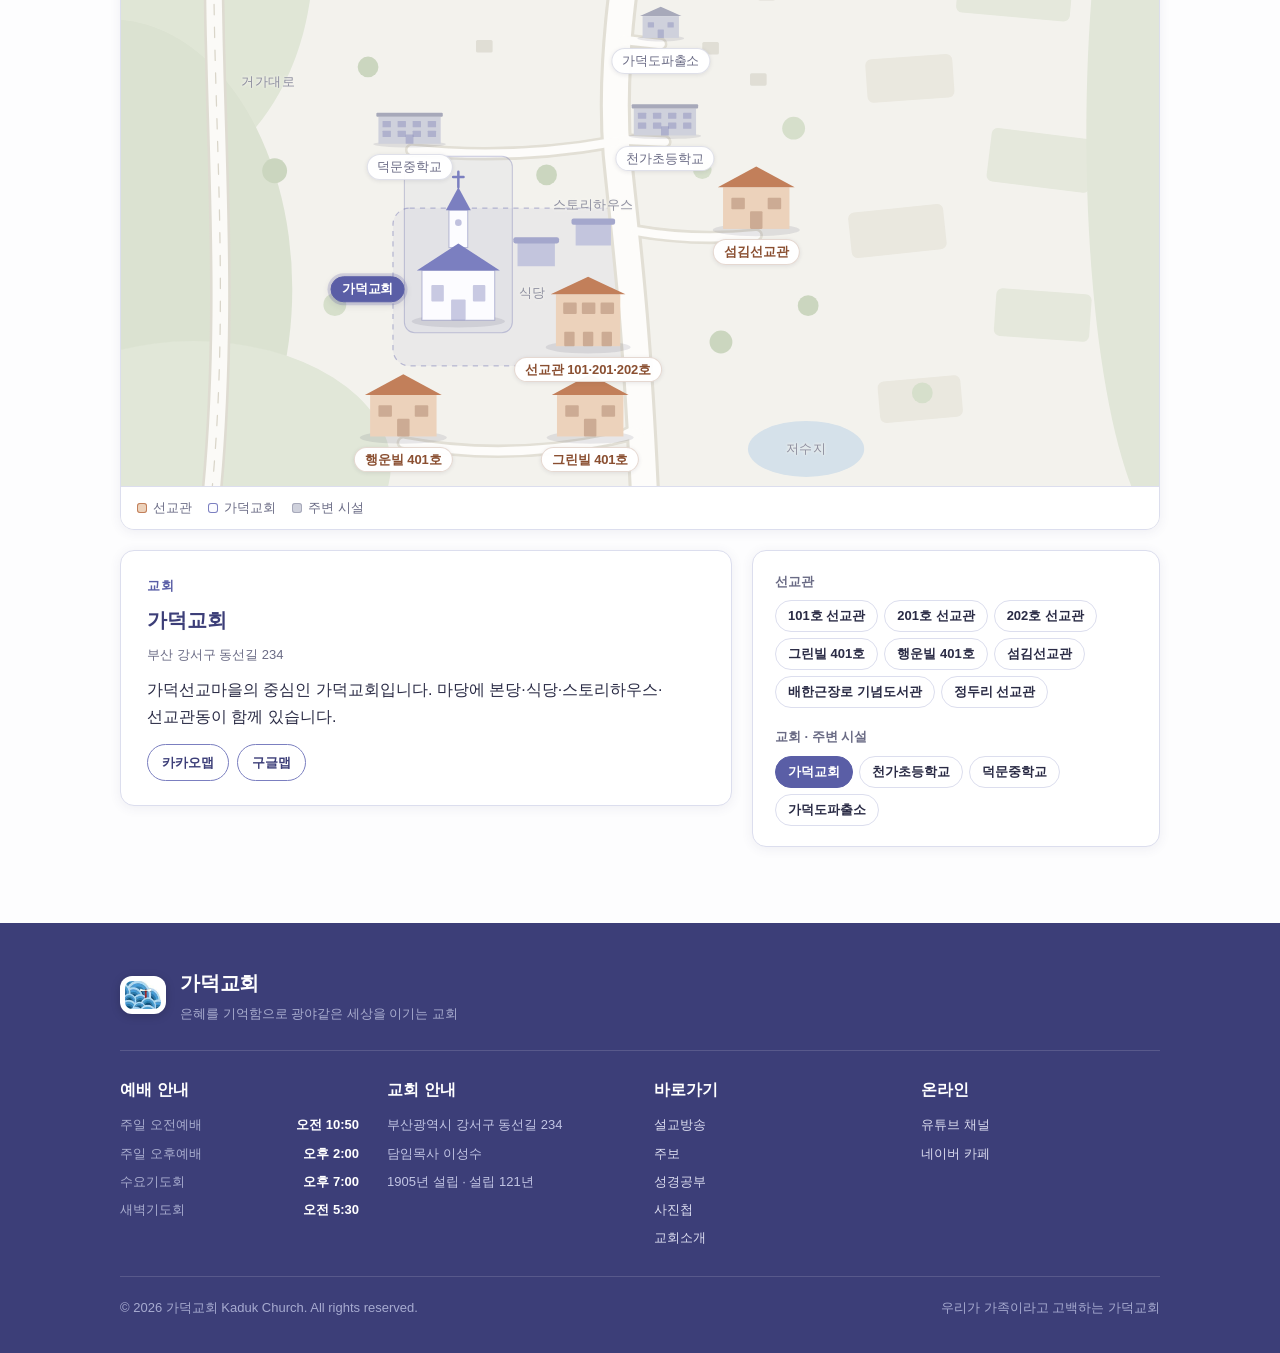
==== commit 053bbaab: "선교마을 지도 색상 변경: 선교관 테라코타, 하얀 교회, 학교·파출소 절반 크기 - 진한 남색 대신 선교관·도서관은 따뜻한 테라코타, 교회는 하얀 벽에 페리윙클 지붕 - 덕문중·천" ====
--- a/index.html
+++ b/index.html
@@ -126,9 +126,9 @@
         </div>
         <div class="mv-foot">
           <span class="mv-legend">
-            <span><i style="background:#6f73b8"></i>선교관</span>
-            <span><i style="background:#3c3e78"></i>가덕교회</span>
-            <span><i style="background:#b4b6c8"></i>주변 시설</span>
+            <span><i style="background:#ecd2bb;box-shadow:inset 0 0 0 1px #c27f5a"></i>선교관</span>
+            <span><i style="background:#fcfcff;box-shadow:inset 0 0 0 1px #7b7fc0"></i>가덕교회</span>
+            <span><i style="background:#cfd1dc;box-shadow:inset 0 0 0 1px #a7a9ba"></i>주변 시설</span>
           </span>
           <span class="mv-hint">지도를 좌우로 밀어 보세요</span>
         </div>
--- a/css/style.css
+++ b/css/style.css
@@ -403,24 +403,31 @@
 .mv-b { cursor: pointer; outline: none; }
 .mv-b .hit { fill: transparent; stroke: transparent; transition: fill 0.15s, stroke 0.15s; }
 .mv-b:hover .hit { fill: rgba(60, 62, 120, 0.06); }
-.mv-b.on .hit { fill: rgba(60, 62, 120, 0.07); stroke: rgba(60, 62, 120, 0.3); stroke-width: 1; }
+.mv-b.on .hit { fill: rgba(90, 94, 166, 0.05); stroke: rgba(90, 94, 166, 0.3); stroke-width: 1; }
 .mv-b:focus-visible .hit { stroke: var(--peri-deep); stroke-width: 2; }
 .mv-tag, .mv-note { position: absolute; white-space: nowrap; line-height: 1.5; }
 .mv-tag {
   padding: 2px 10px; border-radius: 999px;
   border: 1px solid rgba(60, 62, 120, 0.16); background: rgba(255, 255, 255, 0.96);
-  color: var(--peri-deep); font-size: var(--fs-caption); font-weight: 600; letter-spacing: -0.01em;
+  color: var(--peri-strong); font-size: var(--fs-caption); font-weight: 600; letter-spacing: -0.01em;
   box-shadow: 0 1px 4px rgba(42, 43, 69, 0.1);
   transition: background 0.15s, color 0.15s, border-color 0.15s, box-shadow 0.15s;
 }
 .mv-tag.poi { color: var(--ink-mute); font-weight: var(--fw-caption); }
-.mv-tag.landmark { background: var(--peri-deep); border-color: var(--peri-deep); color: #fff; }
-.mv-tag:hover { border-color: var(--peri-deep); }
+.mv-tag.landmark { background: var(--peri-strong); border-color: var(--peri-strong); color: #fff; }
+.mv-tag:hover { border-color: var(--peri); }
 .mv-tag.on {
-  z-index: 2; background: var(--peri-deep); border-color: var(--peri-deep); color: #fff;
-  box-shadow: 0 0 0 3px rgba(60, 62, 120, 0.18), 0 2px 8px rgba(42, 43, 69, 0.18);
+  z-index: 2; background: var(--peri-strong); border-color: var(--peri-strong); color: #fff;
+  box-shadow: 0 0 0 3px rgba(90, 94, 166, 0.22), 0 2px 8px rgba(42, 43, 69, 0.16);
 }
 .mv-tag:focus-visible { outline: 2px solid var(--peri-strong); outline-offset: 2px; }
+/* 선교관 이름표는 테라코타 건물에 맞춘 갈색 (흰 글자 대비 4.5:1 이상) */
+.mv-tag.house { color: #8a4f31; border-color: rgba(138, 79, 49, 0.22); }
+.mv-tag.house:hover { border-color: #c27f5a; }
+.mv-tag.house.on {
+  background: #a8603d; border-color: #a8603d; color: #fff;
+  box-shadow: 0 0 0 3px rgba(168, 96, 61, 0.22), 0 2px 8px rgba(42, 43, 69, 0.16);
+}
 .mv-note {
   pointer-events: none; font-size: var(--fs-caption); font-weight: var(--fw-caption);
   color: #8d8e9f; letter-spacing: 0.04em; text-shadow: 0 0 3px #f3f2ed, 0 0 3px #f3f2ed;
@@ -465,8 +472,7 @@
   transition: background 0.15s, color 0.15s, border-color 0.15s;
 }
 .mission-list button:hover { border-color: var(--peri); color: var(--peri-deep); }
-.mission-list button.on { background: var(--peri-deep); border-color: var(--peri-deep); color: #fff; }
-@media (max-width: 860px) {
+.mission-list button.on { background: var(--peri-strong); border-color: var(--peri-strong); color: #fff; }@media (max-width: 860px) {
   .mission-layout { grid-template-columns: 1fr; }
   .mv-scroll { overflow-x: auto; -webkit-overflow-scrolling: touch; overscroll-behavior-x: contain; }
   .mv-canvas { width: 820px; }
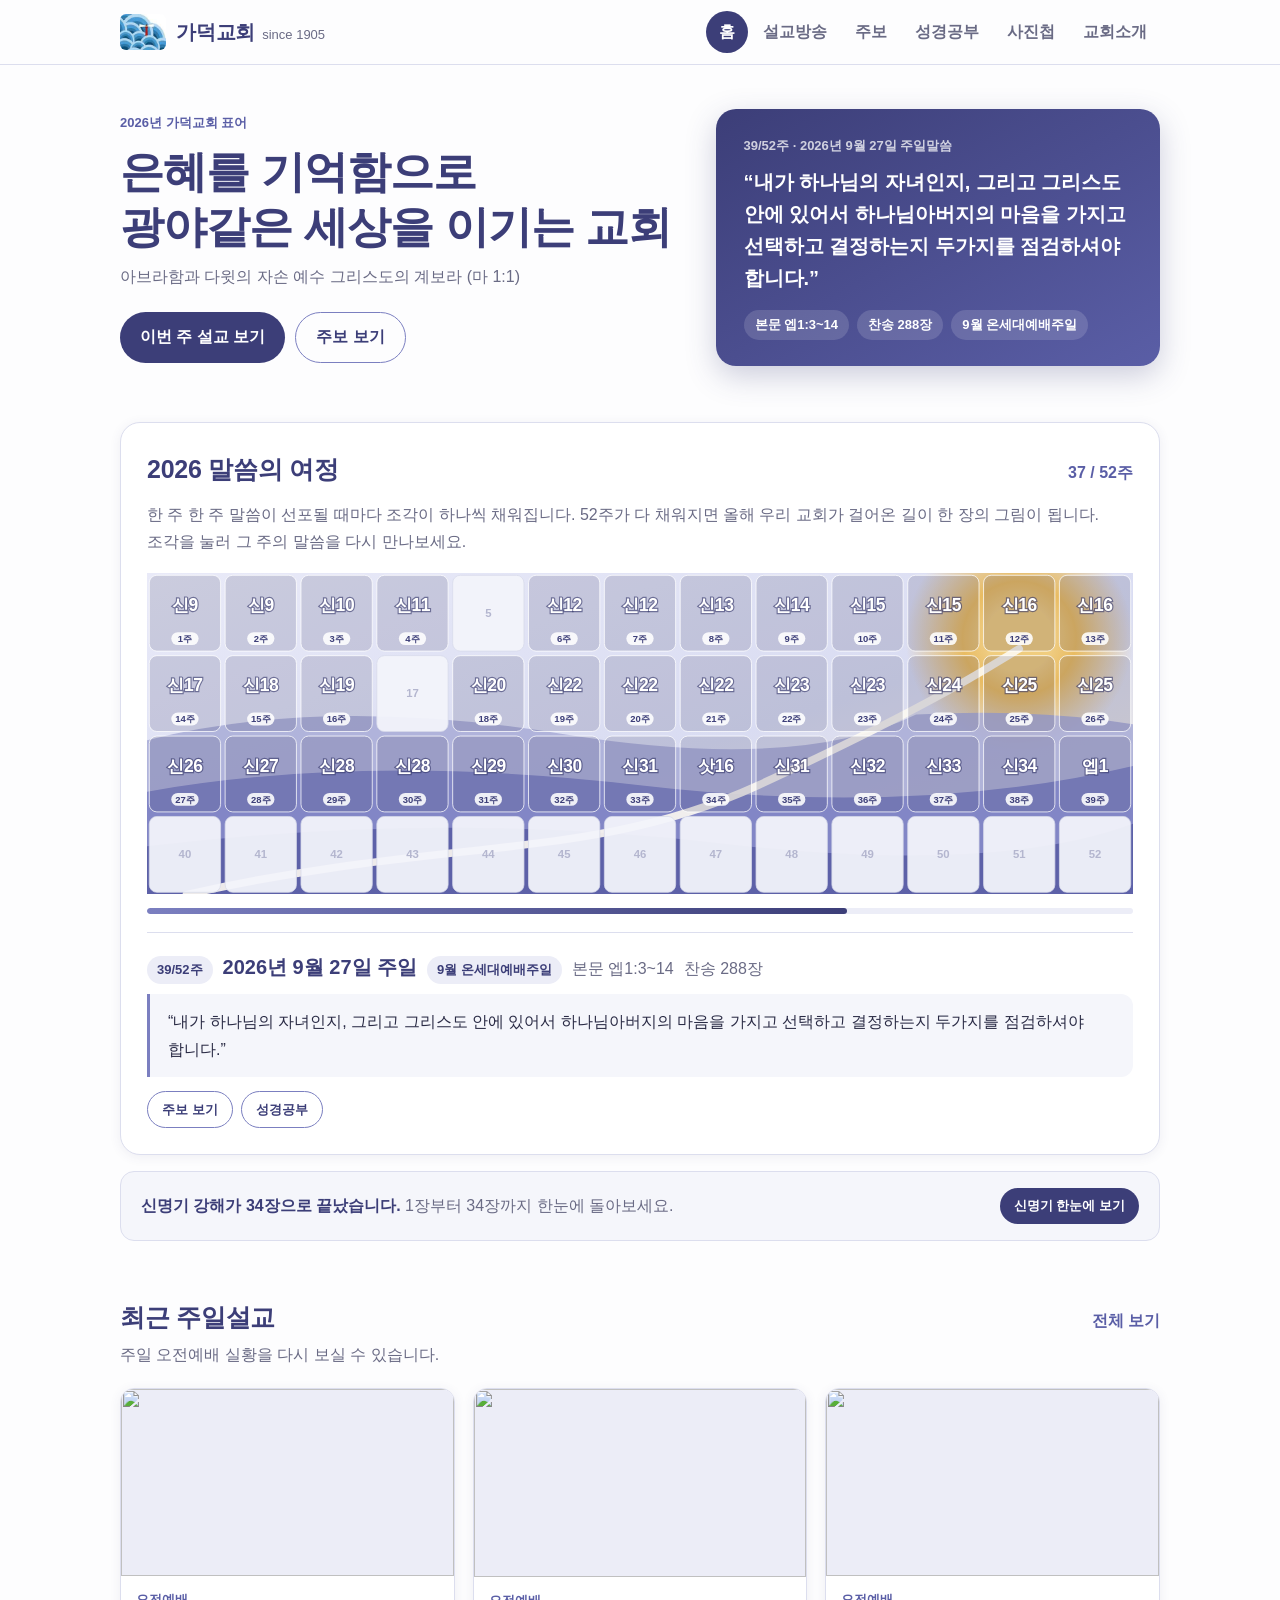
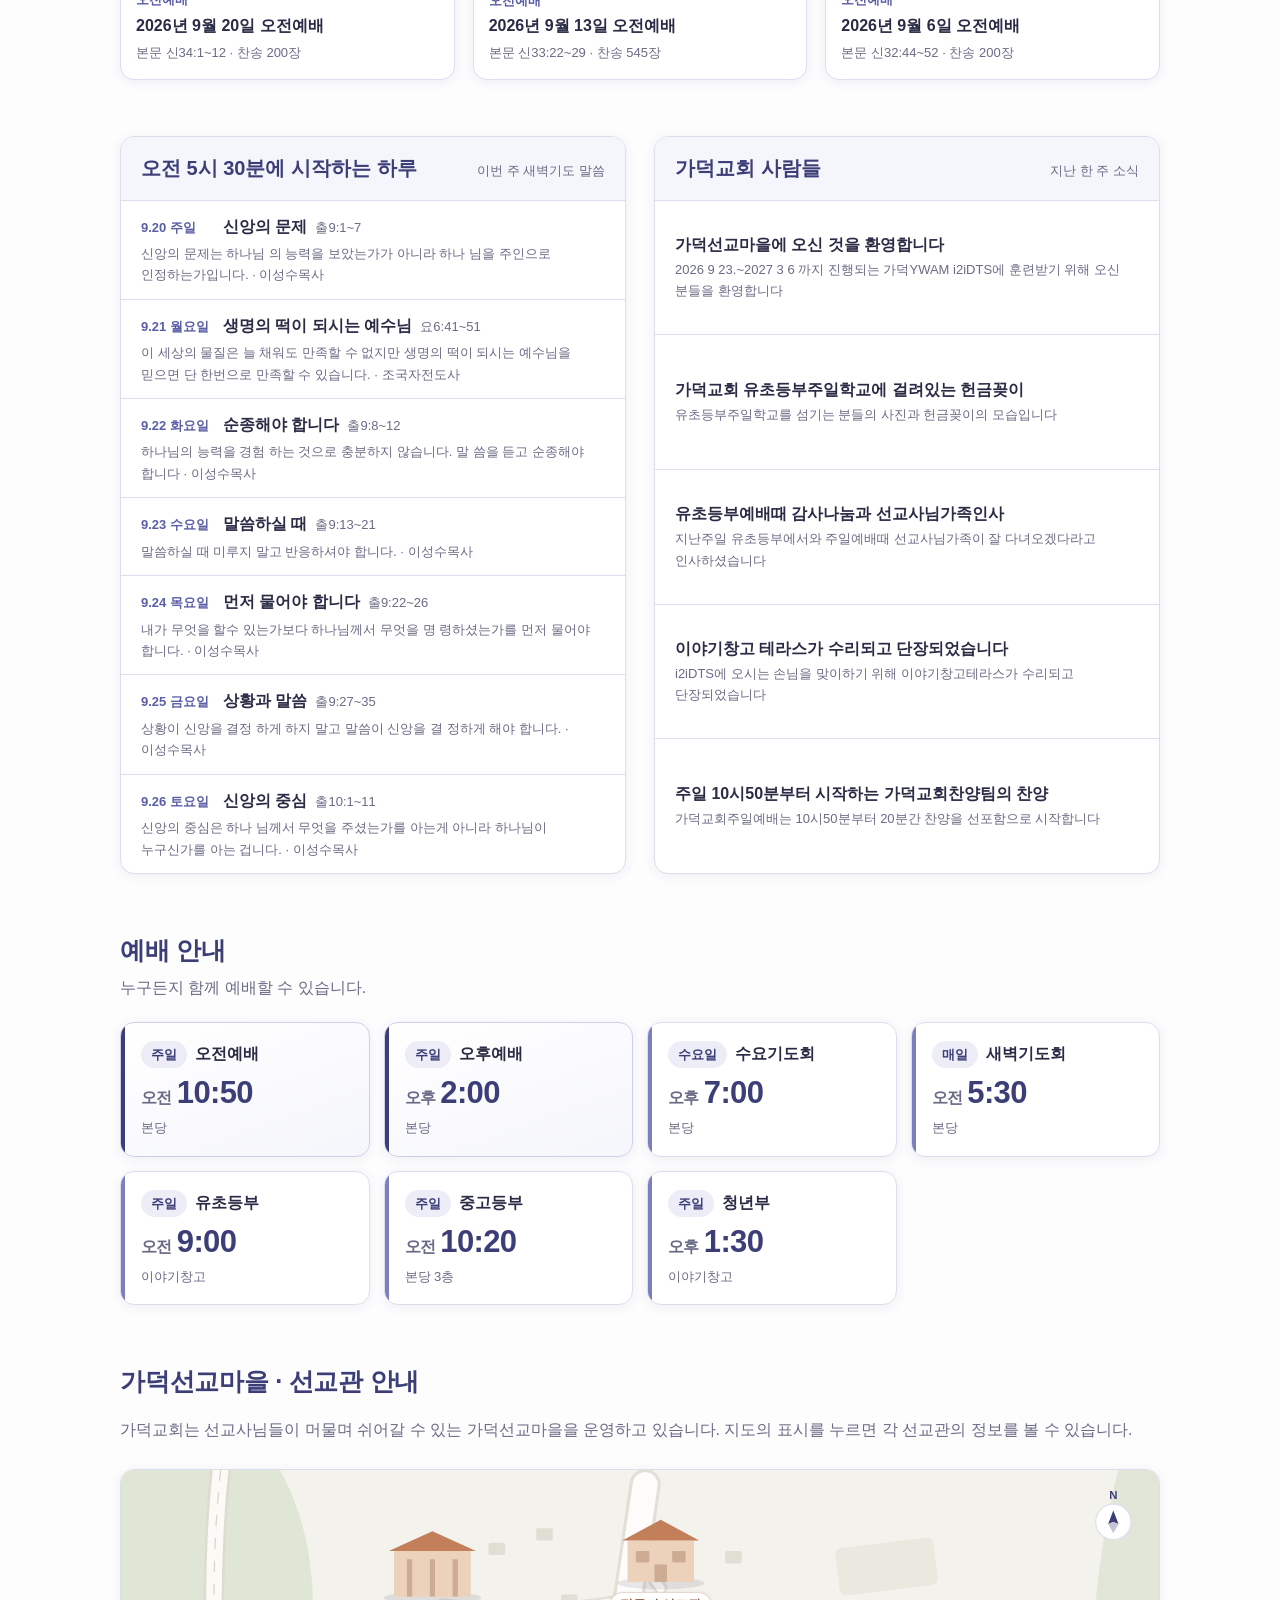
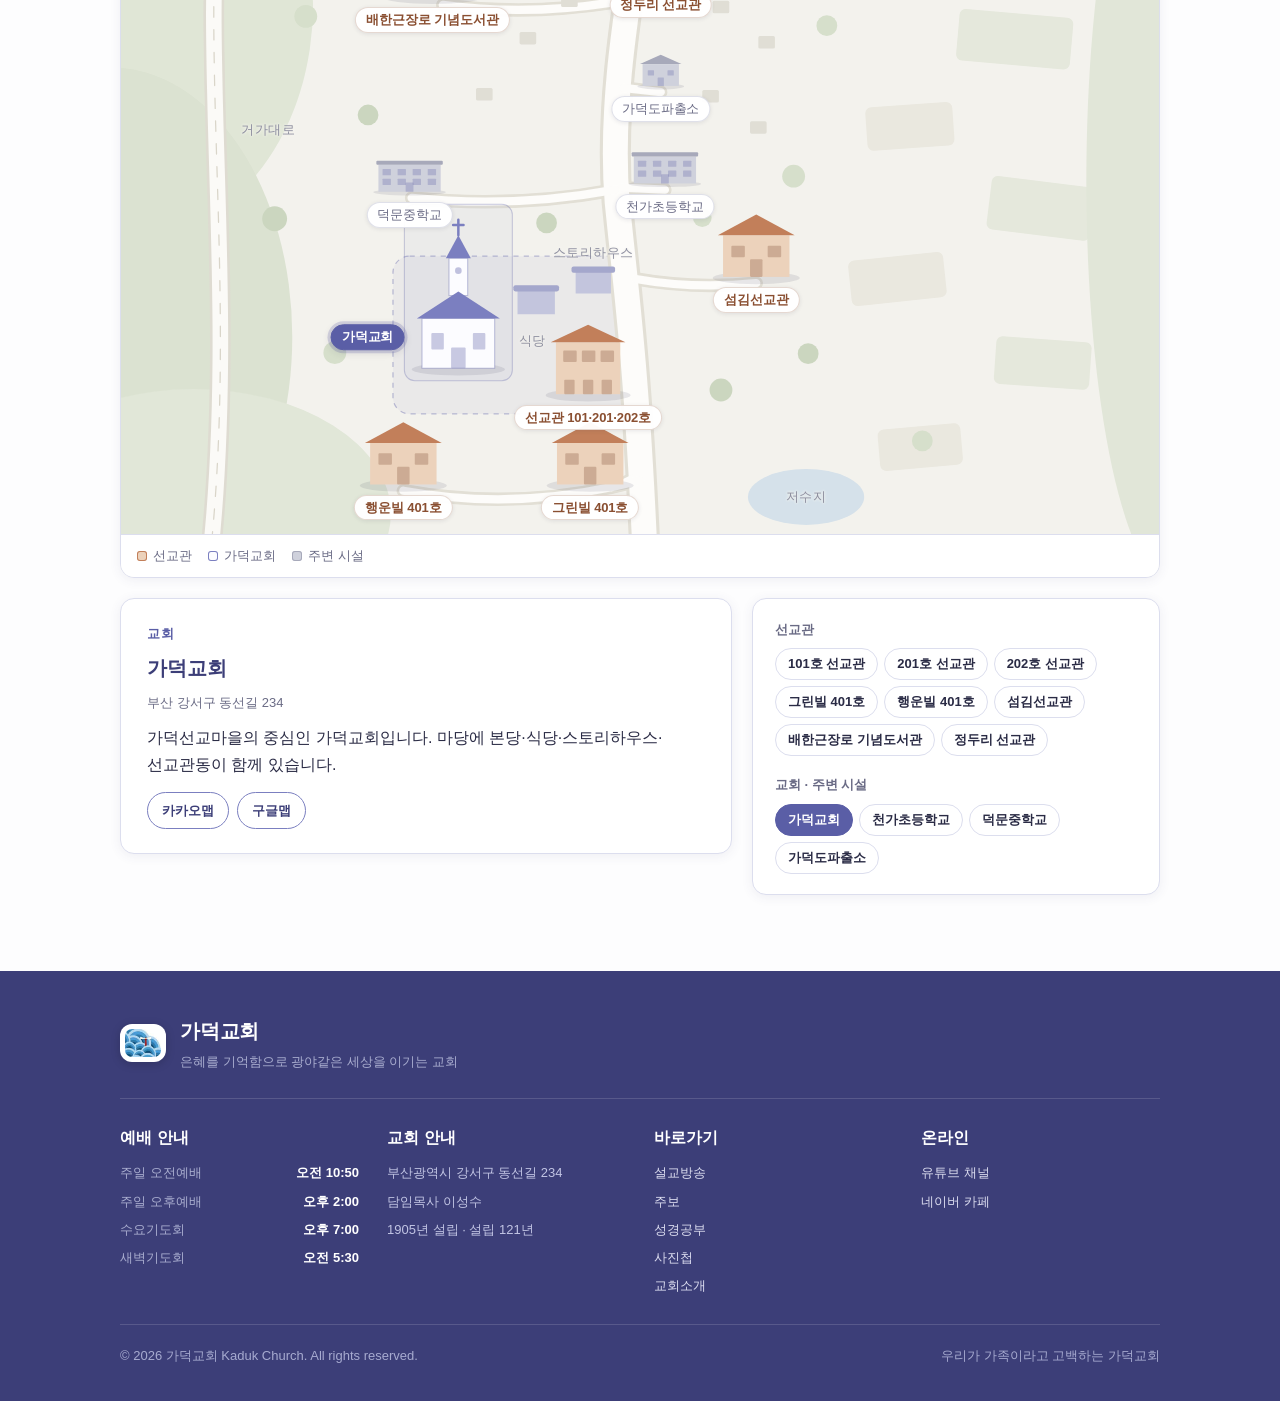
==== commit 72d65867: "주보 사진 정리: 행사별·월별 앨범으로 묶고 설명글 작성 - 교회 드라이브 사진 13장을 「20260923 i2i DTS 개강예배」·「20260923 수요기도회」·「202609 9" ====
--- a/index.html
+++ b/index.html
@@ -73,6 +73,7 @@
         <div class="mosaic-bar" id="mosaicBar"><i></i></div>
         <div class="week-detail" id="weekDetail"></div>
       </div>
+      <a class="dt-banner" href="deuteronomy.html"><span><b>신명기 강해가 34장으로 끝났습니다.</b> 1장부터 34장까지 한눈에 돌아보세요.</span><span class="btn small">신명기 한눈에 보기</span></a>
     </div>
   </section>
 
--- a/css/style.css
+++ b/css/style.css
@@ -559,6 +559,144 @@
   .photo-modal .pv-btns button { flex: 1; }
 }
 
+/* ── 신명기 한눈에 보기 (deuteronomy.html) ──
+   어르신 성도가 많아 이 페이지만 글자를 한 단계씩 키운다(2026-09-26 사용자 요청).
+   크기는 스케일 토큰 안에서만 고르고, 읽는 본문은 h3 크기(20px)를 보통 무게(400)로 쓴다 — 이 페이지의 예외.
+   단락 → 장 → 내용 3단계 접이식(<details>). 다섯 단락은 네이비→페리윙클 명도 단계(--dt), 모두 흰 글자 대비 4.5:1 이상. */
+.dt-c1 { --dt: #2f3166; }
+.dt-c2 { --dt: #3c3e78; }
+.dt-c3 { --dt: #4b4f94; }
+.dt-c4 { --dt: #5a5ea6; }
+.dt-c5 { --dt: #6266aa; }
+.dt-page p, .dt-page blockquote { font-size: var(--fs-h3); font-weight: 400; line-height: 1.75; }
+
+.dt-hero { padding: 44px 0 0; }
+.dt-hero .kicker { font-size: var(--fs-body); font-weight: 700; color: var(--peri-strong); margin-bottom: 10px; }
+.dt-hero h1 {
+  font-size: clamp(var(--fs-h1), 5vw, var(--fs-display)); font-weight: var(--fw-display); line-height: 1.25;
+  color: var(--peri-deep); letter-spacing: -0.02em; margin-bottom: 14px;
+}
+.dt-hero .lead { max-width: 760px; color: var(--ink); margin-bottom: 24px; }
+.dt-hero .cta-row { display: flex; gap: 10px; flex-wrap: wrap; }
+.dt-page .btn { padding: 13px 22px; }
+
+/* 접이식 공통 */
+.dt-acc > summary {
+  list-style: none; cursor: pointer; display: flex; align-items: center; gap: 16px;
+  -webkit-tap-highlight-color: transparent;
+}
+.dt-acc > summary::-webkit-details-marker { display: none; }
+.dt-acc > summary:focus-visible { outline: 3px solid var(--peri); outline-offset: 2px; }
+.dt-sum-main { flex: 1; min-width: 0; display: flex; flex-direction: column; gap: 2px; }
+.dt-toggle {
+  flex-shrink: 0; display: inline-flex; align-items: center; gap: 6px;
+  padding: 8px 14px; border-radius: 999px; border: 1.5px solid var(--line); background: #fff;
+  font-size: var(--fs-body); font-weight: 700; color: var(--peri-deep); white-space: nowrap;
+}
+.dt-toggle::before { content: "열기"; }
+.dt-toggle::after { content: "▾"; }
+.dt-acc[open] > summary > .dt-toggle::before { content: "닫기"; }
+.dt-acc[open] > summary > .dt-toggle::after { content: "▴"; }
+.dt-acc > summary:hover > .dt-toggle { border-color: var(--peri); background: var(--peri-soft); }
+
+/* 신명기는 어떤 책인가요? */
+.dt-about-acc { background: #fff; border: 1px solid var(--line); border-radius: 20px; box-shadow: var(--shadow); }
+.dt-about-acc > summary { padding: 20px 24px; }
+.dt-about-acc > summary b { font-size: var(--fs-h2); font-weight: var(--fw-h2); color: var(--peri-deep); }
+.dt-about { display: grid; grid-template-columns: 1fr 1fr; gap: 1px; background: var(--line); border-top: 1px solid var(--line); border-radius: 0 0 20px 20px; overflow: hidden; }
+.dt-about > div { background: #fff; padding: 20px 24px; }
+.dt-about h3 { font-size: var(--fs-body); font-weight: 700; color: var(--peri-strong); margin-bottom: 6px; }
+
+.dt-list-head { display: flex; align-items: center; justify-content: space-between; gap: 12px; flex-wrap: wrap; }
+.dt-page .dt-list-head h2 { margin-bottom: 0; font-size: var(--fs-h1); }
+.dt-page .dt-howto { color: var(--ink-mute); margin: 8px 0 20px; }
+
+/* 1단계: 단락 */
+.dt-part {
+  background: #fff; border: 1px solid var(--line); border-left: 8px solid var(--dt);
+  border-radius: 20px; box-shadow: var(--shadow); margin-bottom: 16px; scroll-margin-top: 76px;
+}
+.dt-part > summary { padding: 22px 24px; }
+.dt-step {
+  flex-shrink: 0; width: 52px; height: 52px; border-radius: 50%; display: grid; place-items: center;
+  background: var(--dt); color: #fff; font-size: var(--fs-h2); font-weight: 700;
+}
+.dt-part-label { font-size: var(--fs-body); font-weight: 600; color: var(--dt); }
+.dt-part > summary b { font-size: var(--fs-h1); font-weight: var(--fw-h1); color: var(--peri-deep); line-height: 1.3; letter-spacing: -0.01em; }
+.dt-part > summary b em { font-style: normal; color: var(--dt); }
+.dt-part[open] > summary { border-bottom: 1px solid var(--line); }
+.dt-part-body { padding: 22px 24px 24px; }
+.dt-part-desc { margin-bottom: 14px; }
+.dt-page .dt-part-verse { background: var(--peri-softer); border-radius: 14px; padding: 16px 20px; margin-bottom: 8px; }
+.dt-part-verse cite { font-style: normal; font-size: var(--fs-body); font-weight: 700; color: var(--dt); white-space: nowrap; }
+.dt-page .dt-note { font-size: var(--fs-body); color: var(--ink-mute); margin-top: 8px; }
+.dt-chs { margin-top: 18px; display: flex; flex-direction: column; gap: 10px; }
+
+/* 2단계: 장 */
+.dt-ch { border: 1.5px solid var(--line); border-radius: 16px; background: #fff; scroll-margin-top: 76px; }
+.dt-ch[open] { border-color: var(--dt); box-shadow: 0 0 0 1px var(--dt); }
+.dt-ch > summary { padding: 16px 18px; }
+.dt-no { flex-shrink: 0; width: 64px; font-size: var(--fs-h1); font-weight: 700; line-height: 1; color: var(--dt); letter-spacing: -0.02em; }
+.dt-no small { font-size: var(--fs-body); font-weight: 600; margin-left: 2px; }
+.dt-ch > summary b { font-size: var(--fs-h2); font-weight: var(--fw-h2); color: var(--peri-deep); line-height: 1.35; }
+.dt-ch > summary .dt-sum-main > span { font-size: var(--fs-h3); font-weight: 400; color: var(--ink-mute); line-height: 1.5; }
+
+/* 3단계: 내용 */
+.dt-ch-body { padding: 4px 18px 20px 98px; }
+.dt-summary { margin-bottom: 14px; }
+.dt-page .dt-verse { background: var(--peri-softer); border-radius: 12px; padding: 14px 18px; }
+.dt-verse b { font-size: var(--fs-body); font-weight: 700; color: var(--dt); }
+.dt-page .dt-verse-ref { font-size: var(--fs-body); font-weight: 600; color: var(--ink-mute); }
+.dt-verse-ref b { color: var(--dt); font-weight: 700; }
+.dt-sermons { margin-top: 18px; }
+.dt-sermons h4 { font-size: var(--fs-h3); font-weight: var(--fw-h3); color: var(--peri-deep); margin-bottom: 10px; }
+.dt-sermon { border-left: 4px solid var(--dt); padding: 4px 0 4px 16px; margin-bottom: 18px; }
+.dt-s-meta { font-size: var(--fs-body); font-weight: 600; color: var(--ink-mute); }
+.dt-page .dt-sermon blockquote { margin: 4px 0 12px; color: var(--ink); }
+.dt-s-links { display: flex; gap: 8px; flex-wrap: wrap; }
+
+.dt-next {
+  background: linear-gradient(150deg, var(--peri-deep), var(--peri-strong)); color: #fff;
+  border-radius: 20px; padding: 28px 30px;
+}
+.dt-next strong { display: block; font-size: var(--fs-h2); font-weight: var(--fw-h2); margin-bottom: 8px; }
+.dt-next p { opacity: 0.92; margin-bottom: 16px; }
+.dt-next .btn { background: #fff; color: var(--peri-deep); }
+
+/* 홈·설교방송에서 이 페이지로 가는 띠 */
+.dt-banner {
+  display: flex; align-items: center; justify-content: space-between; gap: 12px; flex-wrap: wrap;
+  margin-top: 16px; padding: 16px 20px; border-radius: var(--radius);
+  background: var(--peri-softer); border: 1px solid var(--line);
+}
+.dt-banner b { color: var(--peri-deep); font-weight: 700; }
+.dt-banner > span:first-child { color: var(--ink-mute); }
+
+@media (max-width: 860px) {
+  .dt-ch-body { padding-left: 18px; }
+}
+@media (max-width: 560px) {
+  .dt-about { grid-template-columns: 1fr; }
+  .dt-about-acc > summary, .dt-part > summary { padding: 18px 16px; }
+  .dt-part-body { padding: 18px 16px 20px; }
+  .dt-part { border-left-width: 6px; }
+  .dt-step { display: none; }
+  .dt-part > summary b { font-size: var(--fs-h2); }
+  .dt-ch > summary { padding: 14px; gap: 6px; }
+  .dt-no { width: auto; font-size: var(--fs-h2); }
+  .dt-ch > summary b { font-size: var(--fs-h3); font-weight: 700; }
+  .dt-ch > summary .dt-sum-main > span { font-size: var(--fs-body); }
+  .dt-ch-body { padding: 0 14px 18px; }
+  /* 폰에서는 열기 버튼을 오른쪽 위에 띄우고 제목이 전체 폭을 쓴다 */
+  .dt-acc > summary { position: relative; flex-wrap: wrap; }
+  .dt-toggle { position: absolute; top: 14px; right: 12px; padding: 6px 12px; }
+  .dt-sum-main { flex-basis: 100%; }
+  .dt-about-acc > summary b { display: block; padding-right: 96px; }
+  .dt-part-label { display: block; min-height: 34px; padding-right: 96px; }
+  .dt-ch > summary .dt-no { min-height: 36px; }
+  .dt-next { padding: 22px 20px; }
+}
+
 /* ── 빈 상태 ── */
 .empty-note {
   padding: 40px 24px; text-align: center; color: var(--ink-mute);
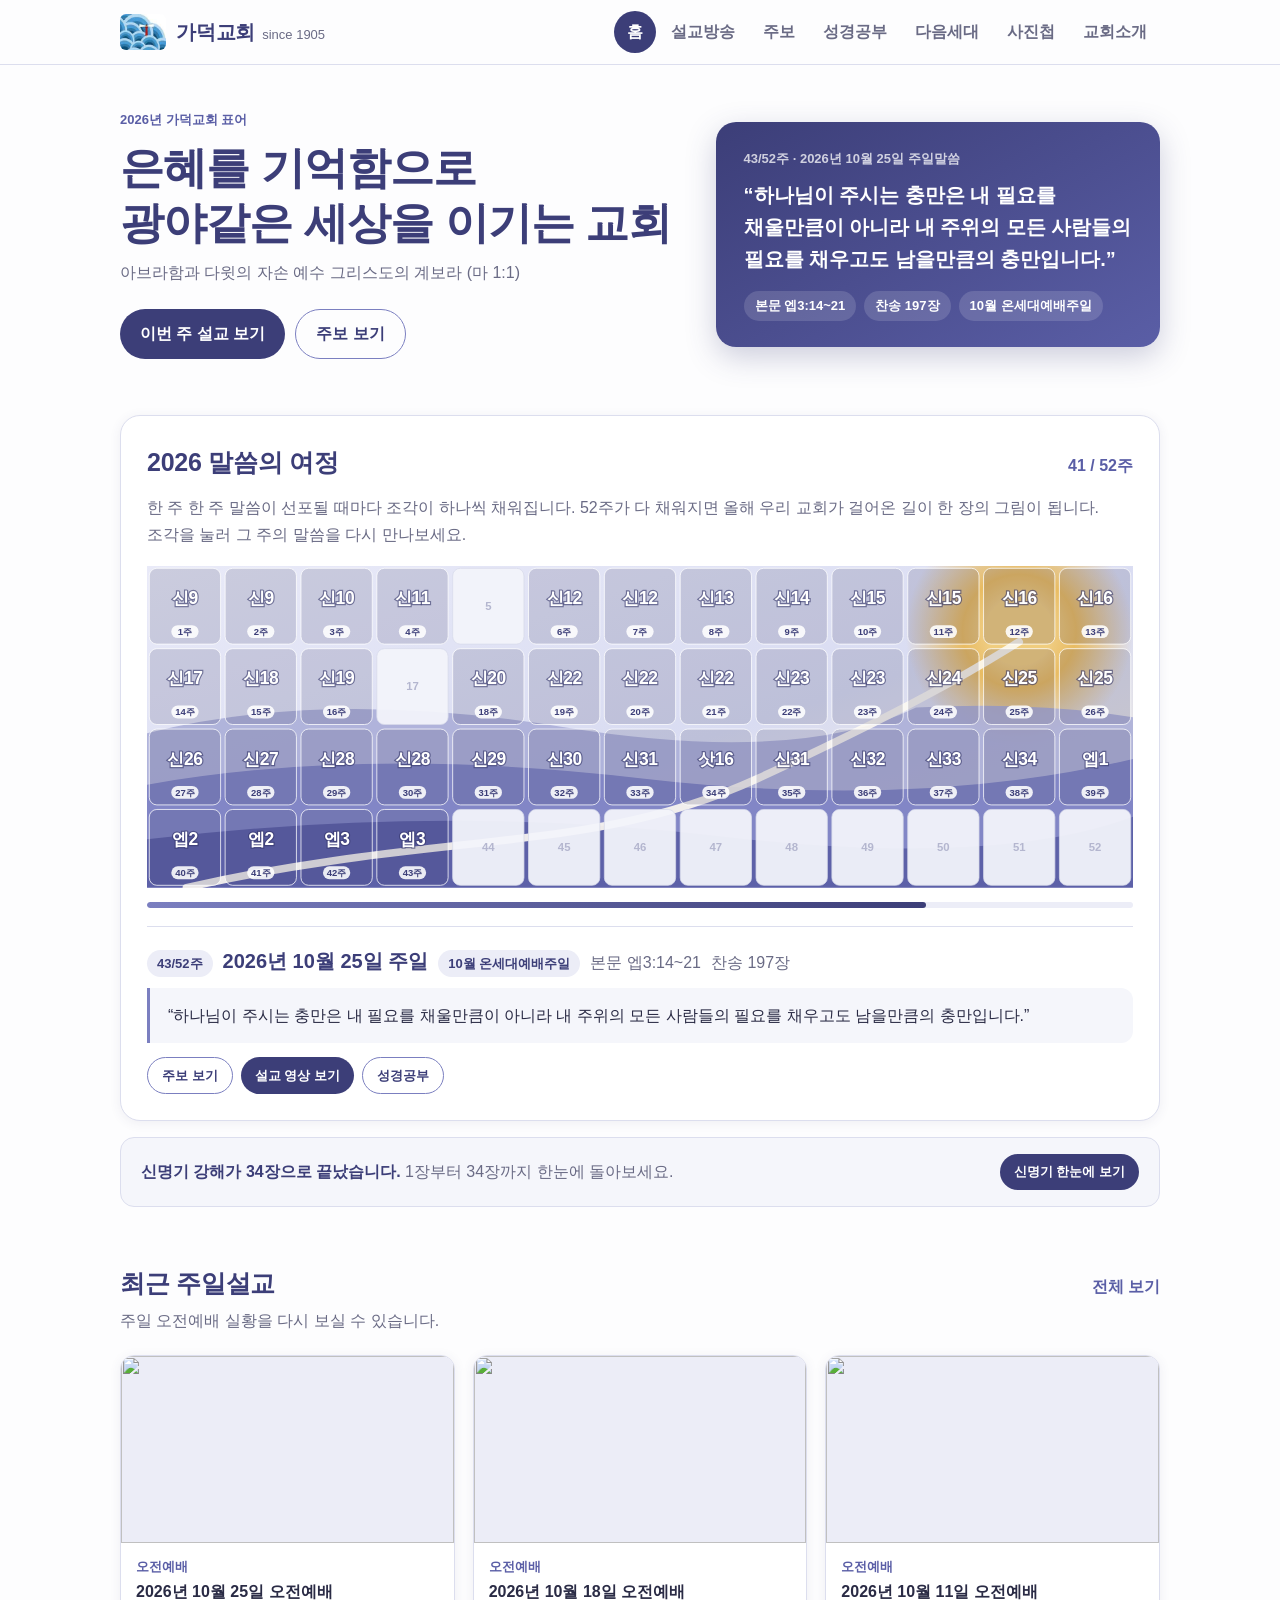
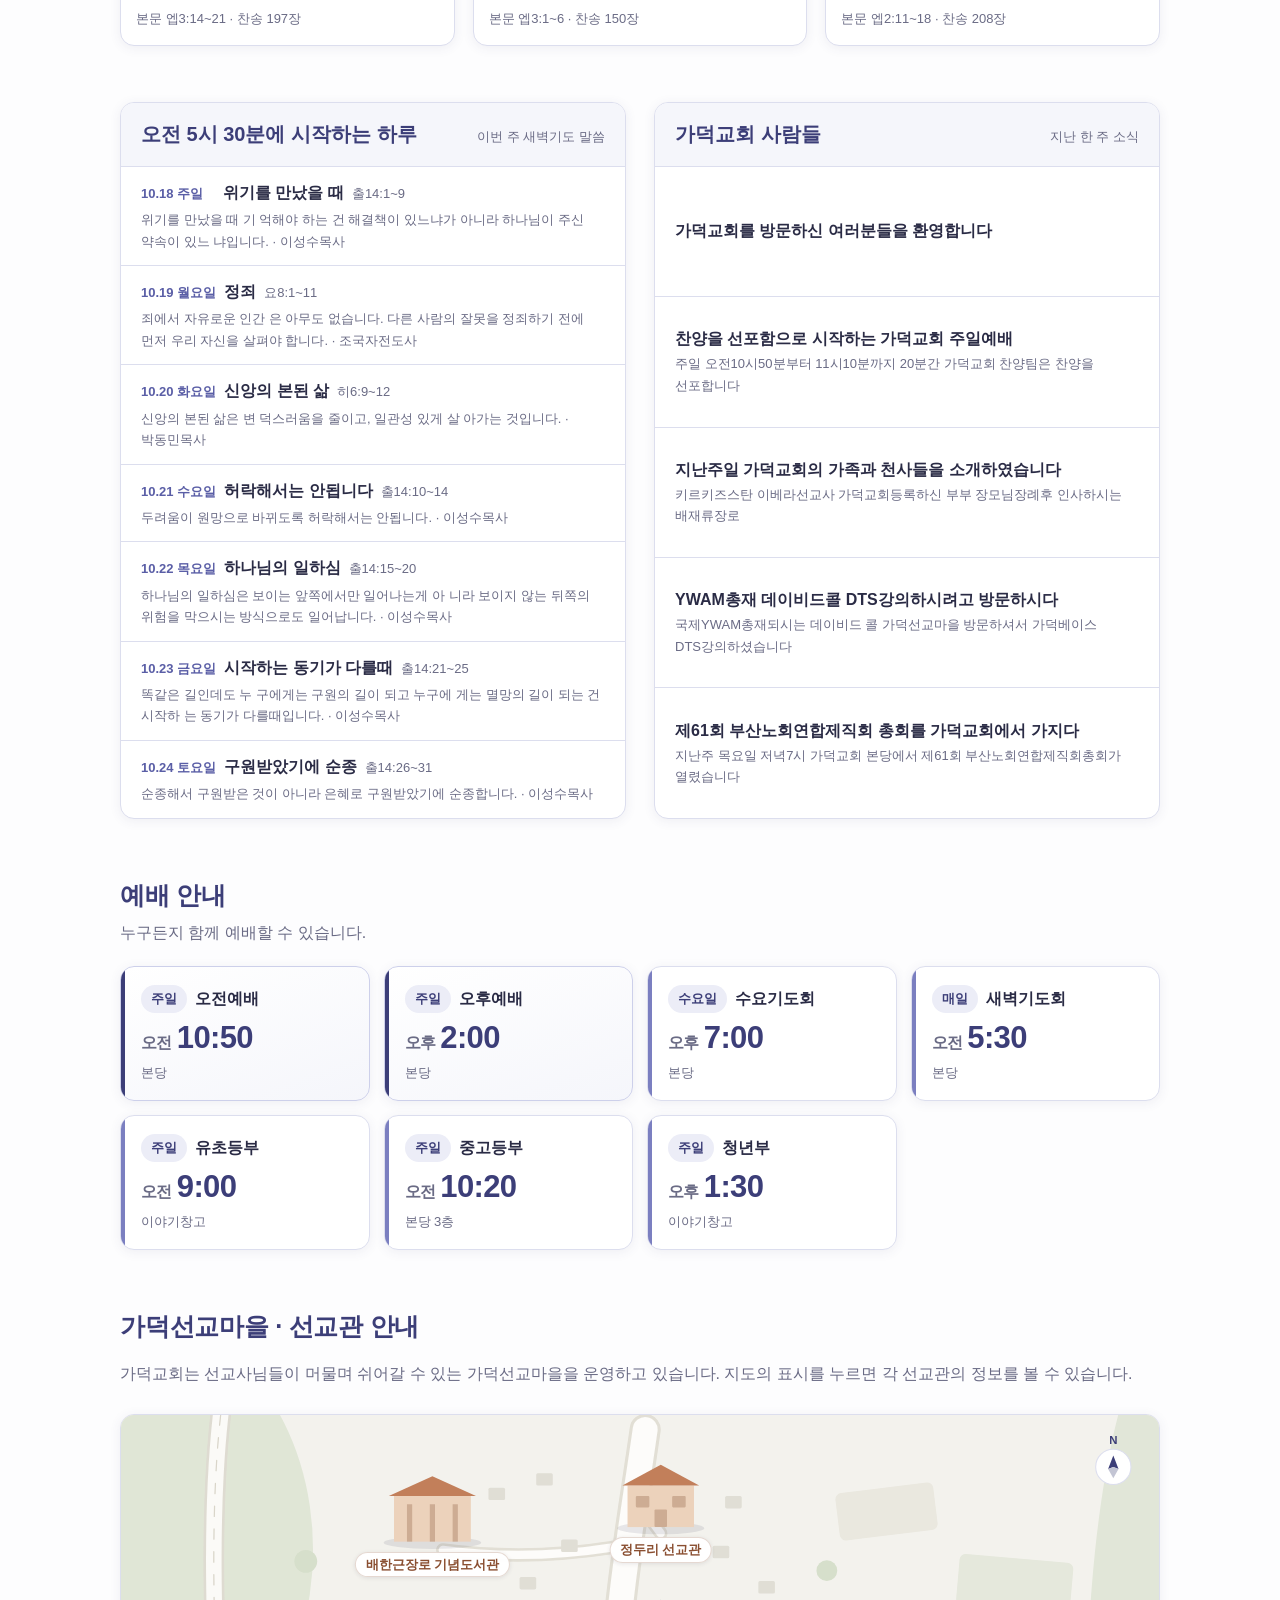
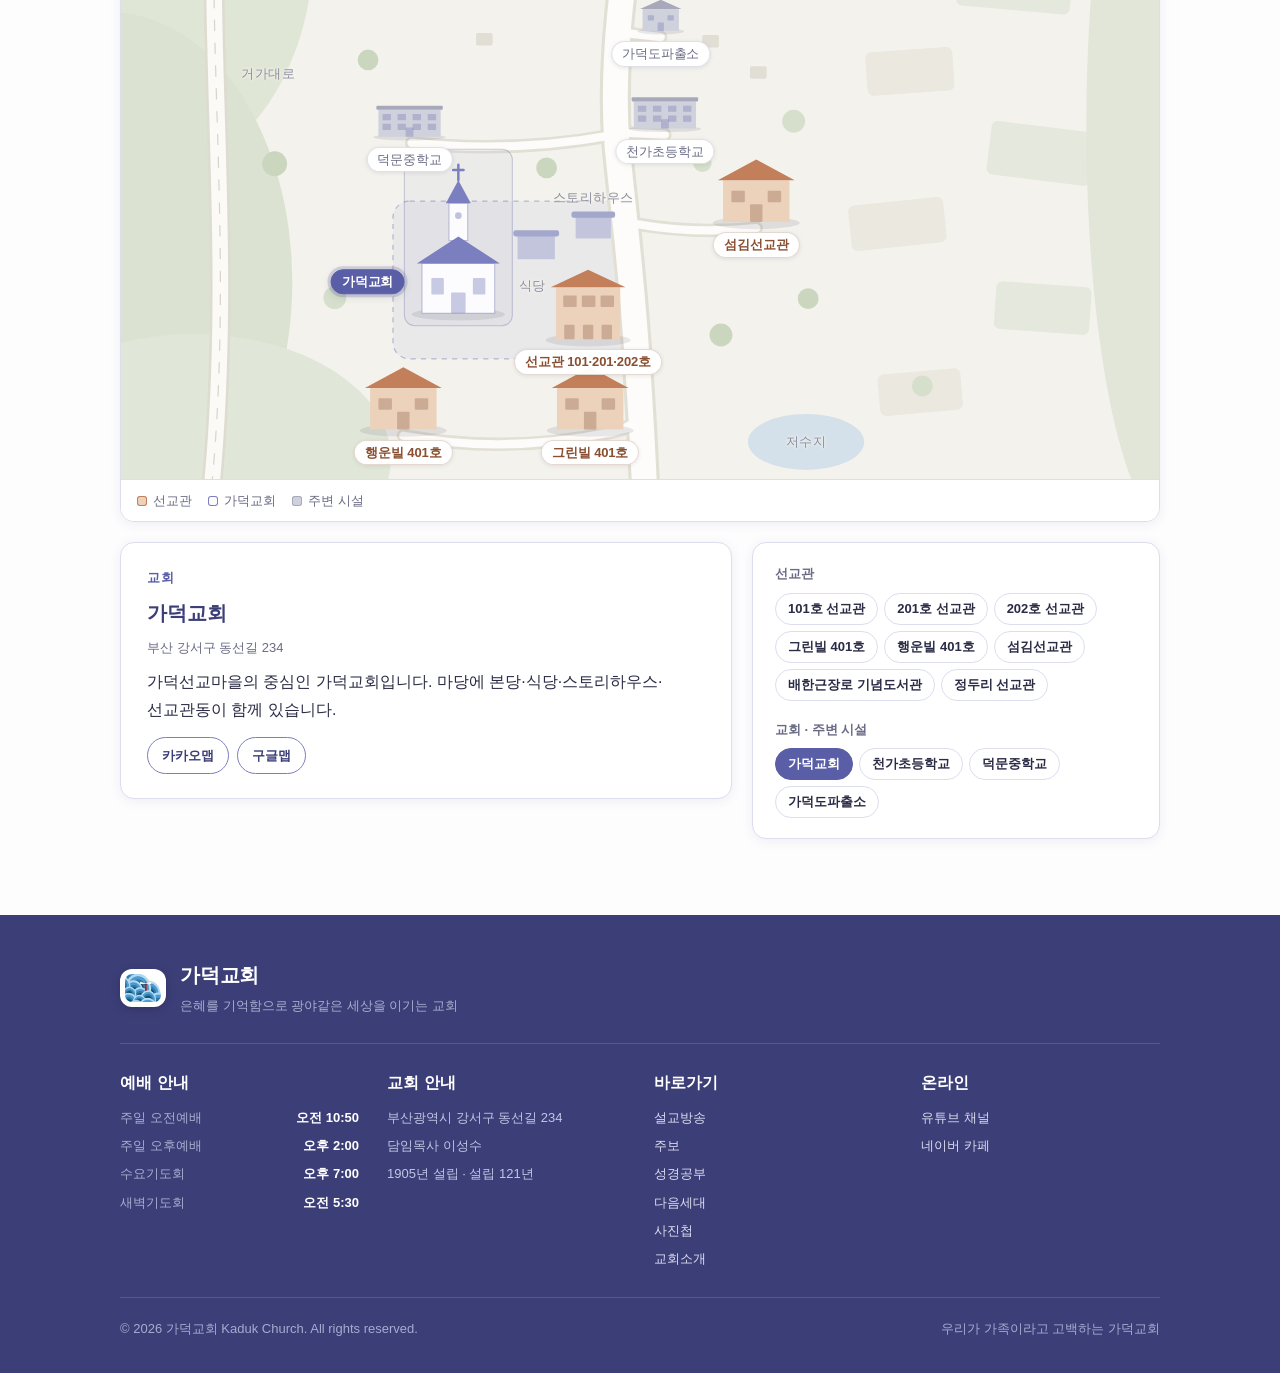
==== commit 13004137: "다음세대 메뉴(유초등부·중고등부·청년대학부)와 중고등부 페이지 추가 - 중고등부: 웜업예배 30분 흐름, 주차별 말씀(한 줄 요약·핵심 구절·식탁 질문·갓생 챌린지), 말씀노트 펼" ====
--- a/index.html
+++ b/index.html
@@ -34,6 +34,14 @@
       <a href="sermons.html" data-nav="sermons">설교방송</a>
       <a href="bulletins.html" data-nav="bulletins">주보</a>
       <a href="study.html" data-nav="study">성경공부</a>
+      <div class="gnb-dd">
+        <a href="youth.html" data-nav="nextgen" aria-haspopup="true">다음세대</a>
+        <div class="dd">
+          <a href="kids.html">유초등부</a>
+          <a href="youth.html">중고등부</a>
+          <a href="young.html">청년대학부</a>
+        </div>
+      </div>
       <a href="photos.html" data-nav="photos">사진첩</a>
       <a href="about.html" data-nav="about">교회소개</a>
     </nav>
@@ -177,6 +185,7 @@
           <li><a href="sermons.html">설교방송</a></li>
           <li><a href="bulletins.html">주보</a></li>
           <li><a href="study.html">성경공부</a></li>
+          <li><a href="youth.html">다음세대</a></li>
           <li><a href="photos.html">사진첩</a></li>
           <li><a href="about.html">교회소개</a></li>
         </ul>
--- a/css/style.css
+++ b/css/style.css
@@ -731,3 +731,106 @@
   .study-sheet ol.sh-items { margin: 16px 16px; }
   .sh-tools, .sh-share { margin-left: 16px; margin-right: 16px; }
 }
+
+/* ── 다음세대 메뉴(드롭다운) · 2026-10-26 ──
+   데스크톱: 「다음세대」에 마우스를 올리거나 키보드로 들어가면 유초등부·중고등부·청년대학부가 펼쳐진다.
+   모바일(860px 이하): 메뉴 줄이 옆으로 밀리는 영역이라 펼침 목록이 잘리므로 숨기고, 각 다음세대 페이지 위의 탭으로 옮겨 다닌다. */
+.gnb-dd { position: relative; display: flex; }
+.gnb-dd .dd {
+  display: none; position: absolute; top: 100%; left: 50%; transform: translateX(-50%);
+  flex-direction: column; gap: 2px; min-width: 132px; padding: 6px; margin-top: 4px;
+  background: #fff; border: 1px solid var(--line); border-radius: 12px; box-shadow: var(--shadow); z-index: 60;
+}
+.gnb-dd .dd::before { content: ""; position: absolute; left: 0; right: 0; top: -8px; height: 8px; } /* 마우스가 틈에서 끊기지 않게 */
+.gnb-dd:hover .dd, .gnb-dd:focus-within .dd { display: flex; }
+.gnb-dd .dd a { border-radius: 8px; text-align: center; }
+
+/* ── 다음세대 페이지 공통 ── */
+.ng-tabs { display: flex; gap: 6px; margin-top: 28px; flex-wrap: wrap; }
+.ng-tabs a {
+  padding: 8px 18px; border-radius: 999px; border: 1.5px solid var(--line);
+  font-size: var(--fs-body); font-weight: 600; color: var(--ink-mute); background: #fff;
+}
+.ng-tabs a:hover { border-color: var(--peri); color: var(--peri-deep); }
+.ng-tabs a.on { background: var(--peri-deep); border-color: var(--peri-deep); color: #fff; }
+.ng-hero {
+  margin-top: 18px; padding: 34px 32px; border-radius: 20px;
+  background: linear-gradient(135deg, var(--peri-deep) 0%, #5a5ea6 100%); color: #fff;
+}
+.ng-hero .chip { background: rgba(255,255,255,0.16); color: #fff; }
+.ng-hero h1 { font-size: clamp(var(--fs-h1), 5vw, var(--fs-display)); font-weight: var(--fw-display); letter-spacing: -0.02em; margin: 10px 0 8px; }
+.ng-hero p { color: #dfe0f4; max-width: 640px; }
+.ng-facts { display: flex; flex-wrap: wrap; gap: 10px; margin-top: 20px; }
+.ng-facts span { background: rgba(255,255,255,0.12); border-radius: 12px; padding: 8px 14px; font-size: var(--fs-body); }
+.ng-facts b { font-weight: 700; margin-right: 6px; color: #fff; }
+.ng-ready { margin-top: 28px; }
+
+/* 웜업예배 30분 흐름 */
+.wu-flow { display: grid; grid-template-columns: repeat(6, 1fr); gap: 10px; counter-reset: wu; }
+.wu-flow li {
+  list-style: none; background: var(--peri-softer); border-radius: var(--radius); padding: 16px 12px; text-align: center;
+  font-size: var(--fs-body); font-weight: 600; color: var(--peri-deep); position: relative;
+}
+.wu-flow li::before {
+  counter-increment: wu; content: counter(wu); display: flex; align-items: center; justify-content: center;
+  width: 30px; height: 30px; margin: 0 auto 8px; border-radius: 50%;
+  background: var(--peri-deep); color: #fff; font-size: var(--fs-caption); font-weight: 700;
+}
+.wu-flow li small { display: block; color: var(--ink-mute); font-size: var(--fs-caption); font-weight: var(--fw-caption); margin-top: 4px; }
+
+/* 이번 주 말씀 카드 */
+.yw-head { display: flex; flex-wrap: wrap; gap: 8px; align-items: center; margin-bottom: 10px; }
+.yw-title { font-size: var(--fs-h1); font-weight: var(--fw-h1); color: var(--peri-deep); letter-spacing: -0.02em; line-height: 1.3; }
+.yw-ref { color: var(--ink-mute); margin-top: 4px; }
+.yw-top { display: grid; grid-template-columns: 300px 1fr; gap: 26px; margin-top: 22px; align-items: start; }
+.yw-cover { border-radius: 18px; overflow: hidden; box-shadow: var(--shadow); aspect-ratio: 1; }
+.yw-cover img { width: 100%; height: 100%; object-fit: cover; }
+.yw-vs { display: grid; grid-template-columns: 1fr 1fr; gap: 12px; }
+.yw-vs div { border-radius: var(--radius); padding: 16px 18px; }
+.yw-vs .x { background: #fdecea; }
+.yw-vs .o { background: var(--peri-deep); color: #fff; }
+.yw-vs b { display: block; font-size: var(--fs-h3); font-weight: 700; margin-bottom: 4px; }
+.yw-vs .x b { color: #c0473a; }
+.yw-bar { margin-top: 12px; background: var(--peri-soft); color: var(--peri-deep); border-radius: var(--radius); padding: 12px 18px; font-weight: 600; }
+.yw-line { margin-top: 18px; font-size: var(--fs-h3); font-weight: var(--fw-h3); line-height: 1.6; color: var(--ink); }
+.yw-line small { display: block; font-size: var(--fs-caption); font-weight: var(--fw-caption); color: var(--ink-mute); margin-bottom: 4px; }
+.yw-cards { display: grid; grid-template-columns: repeat(3, 1fr); gap: 16px; margin-top: 26px; }
+.yw-card { background: #fff; border: 1px solid var(--line); border-radius: var(--radius); padding: 20px 20px 18px; }
+.yw-card h3 { font-size: var(--fs-h3); font-weight: var(--fw-h3); color: var(--peri-deep); margin-bottom: 10px; }
+.yw-card h3 small { display: block; font-size: var(--fs-caption); font-weight: var(--fw-caption); color: var(--ink-mute); margin-top: 2px; }
+.yw-card ol, .yw-card ul { padding-left: 20px; display: flex; flex-direction: column; gap: 10px; }
+.yw-card .kv { font-weight: 600; line-height: 1.7; }
+.yw-card .kv small { display: block; color: var(--peri-strong); font-size: var(--fs-caption); font-weight: 700; margin-bottom: 6px; }
+.yw-note { margin-top: 30px; }
+.yw-note h3 { font-size: var(--fs-h3); font-weight: var(--fw-h3); color: var(--peri-deep); margin-bottom: 4px; }
+.yw-note > p { color: var(--ink-mute); margin-bottom: 14px; }
+/* 말씀노트: 주보처럼 펼친 면(1·2쪽, 3·4쪽)을 크게 위아래로 */
+.yw-pages { display: grid; grid-template-columns: 1fr; gap: 16px; }
+.yw-pages .bulletin-page { padding: 0; width: 100%; cursor: zoom-in; }
+.yw-pages img { width: 100%; height: auto; }
+.yw-pages span { display: block; padding: 8px 0; font-size: var(--fs-caption); font-weight: 600; color: var(--ink-mute); border-top: 1px solid var(--line); }
+.yw-album { margin-top: 6px; }
+.yw-album + .yw-album { margin-top: 22px; }
+.yw-album-head { display: flex; justify-content: space-between; align-items: baseline; gap: 12px; margin-bottom: 12px; }
+.yw-album-head b { font-size: var(--fs-body); font-weight: 700; color: var(--ink); }
+.yw-past { display: flex; flex-wrap: wrap; gap: 8px; }
+.yw-past a { padding: 8px 14px; border-radius: 999px; background: var(--peri-softer); font-size: var(--fs-body); font-weight: 600; color: var(--peri-deep); }
+.yw-past a.on { background: var(--peri-deep); color: #fff; }
+.yw-past a small { font-size: var(--fs-caption); font-weight: var(--fw-caption); opacity: 0.75; margin-left: 6px; }
+
+@media (max-width: 860px) {
+  .gnb-dd .dd { display: none !important; }
+  .wu-flow { grid-template-columns: repeat(3, 1fr); }
+  .yw-top { grid-template-columns: 1fr; }
+  .yw-cover { max-width: 360px; }
+  .yw-cards { grid-template-columns: 1fr; }
+}
+@media (max-width: 560px) {
+  .ng-hero { padding: 26px 20px; }
+  .wu-flow { grid-template-columns: 1fr 1fr; }
+  .yw-vs { grid-template-columns: 1fr; }
+}
+
+/* 사진첩 부서 버튼 줄 + 해 버튼 줄(2026-10-26) */
+.filter-row.stack { flex-direction: column; gap: 10px; }
+.filter-row .pf-row { display: flex; gap: 8px; flex-wrap: wrap; }
